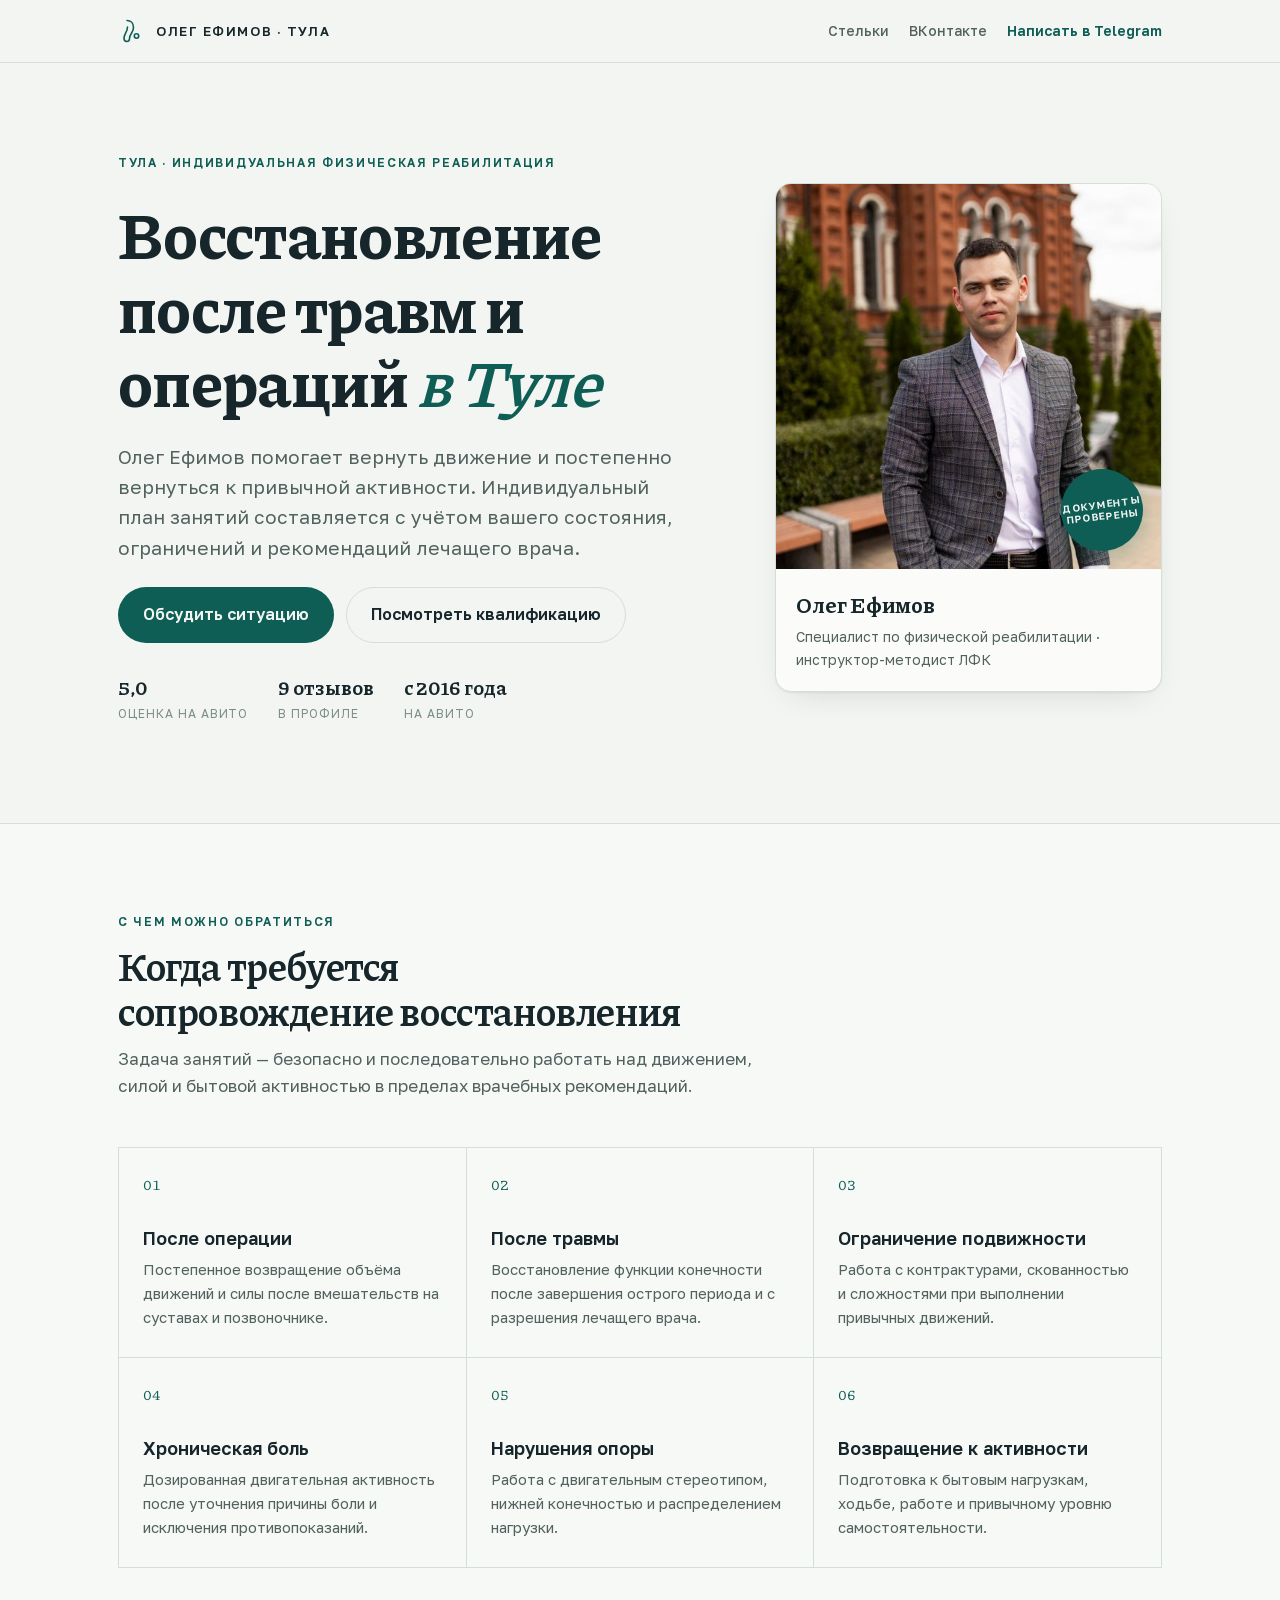
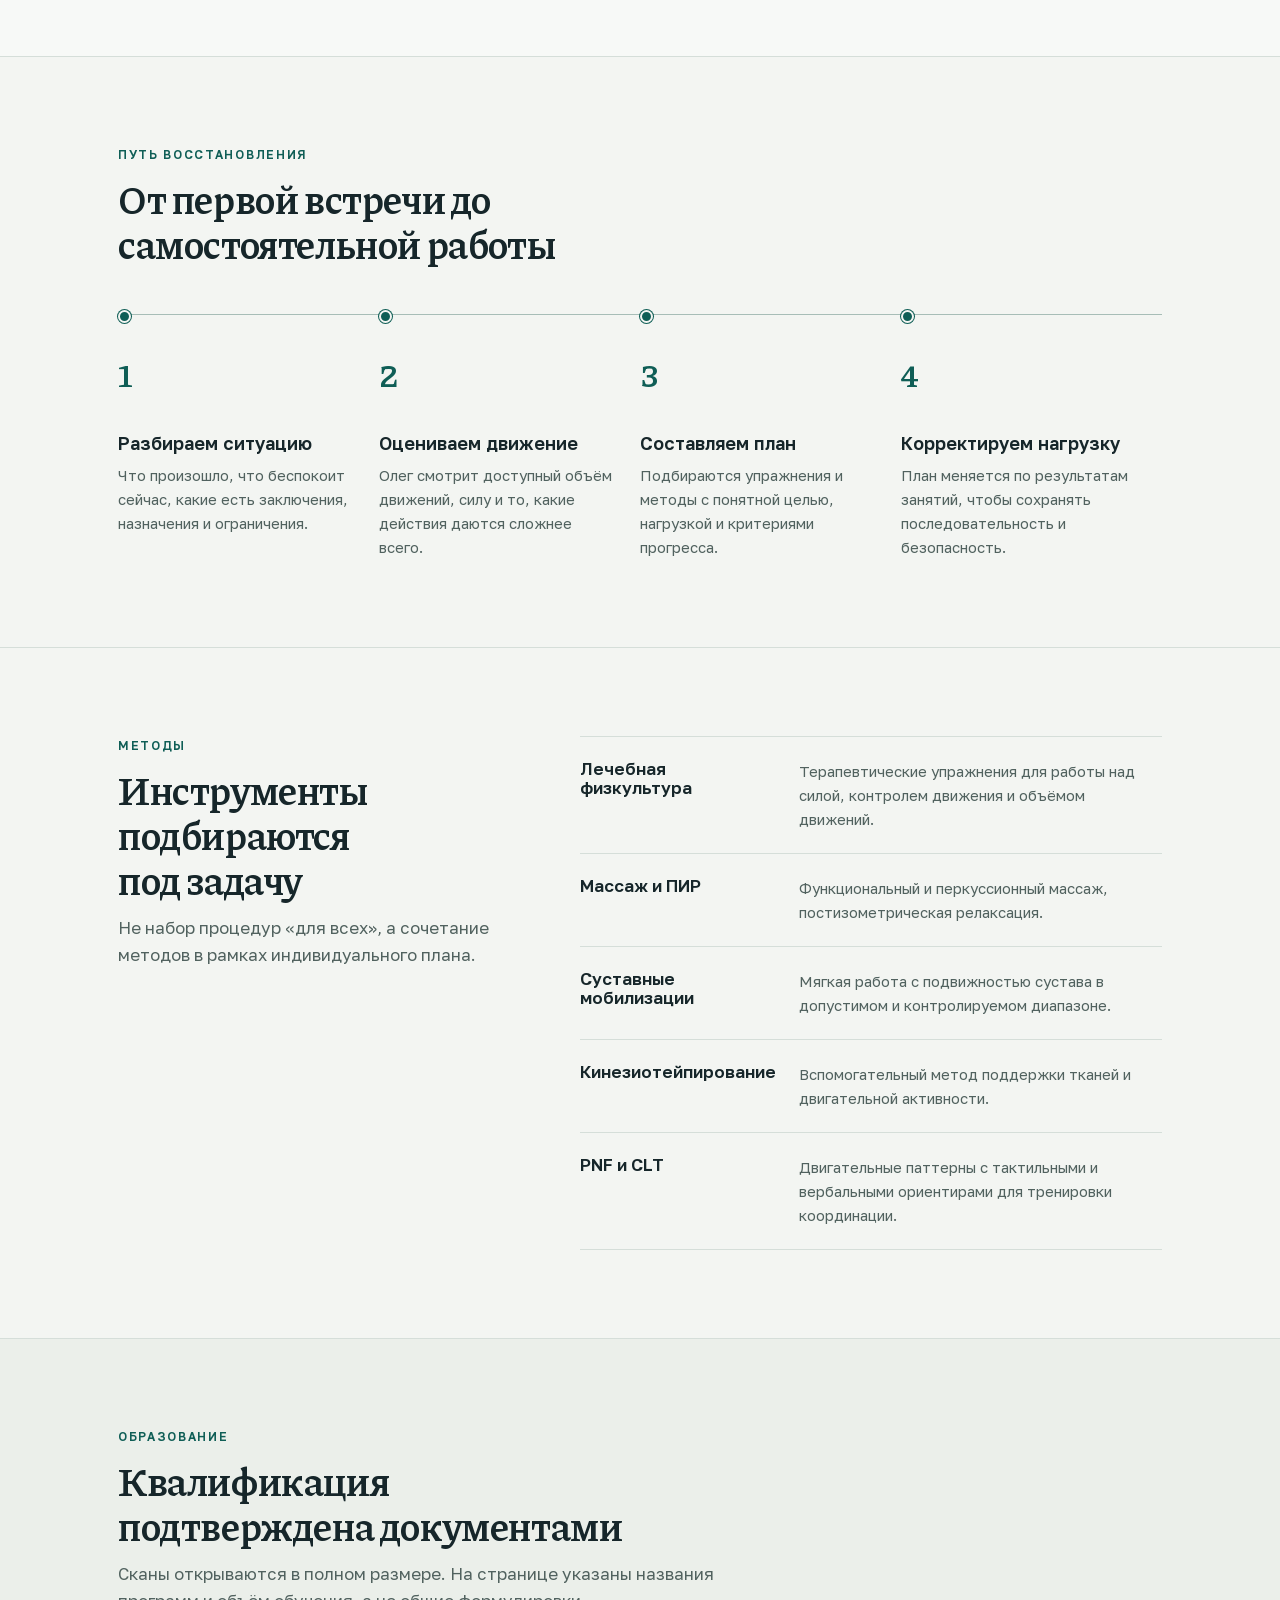
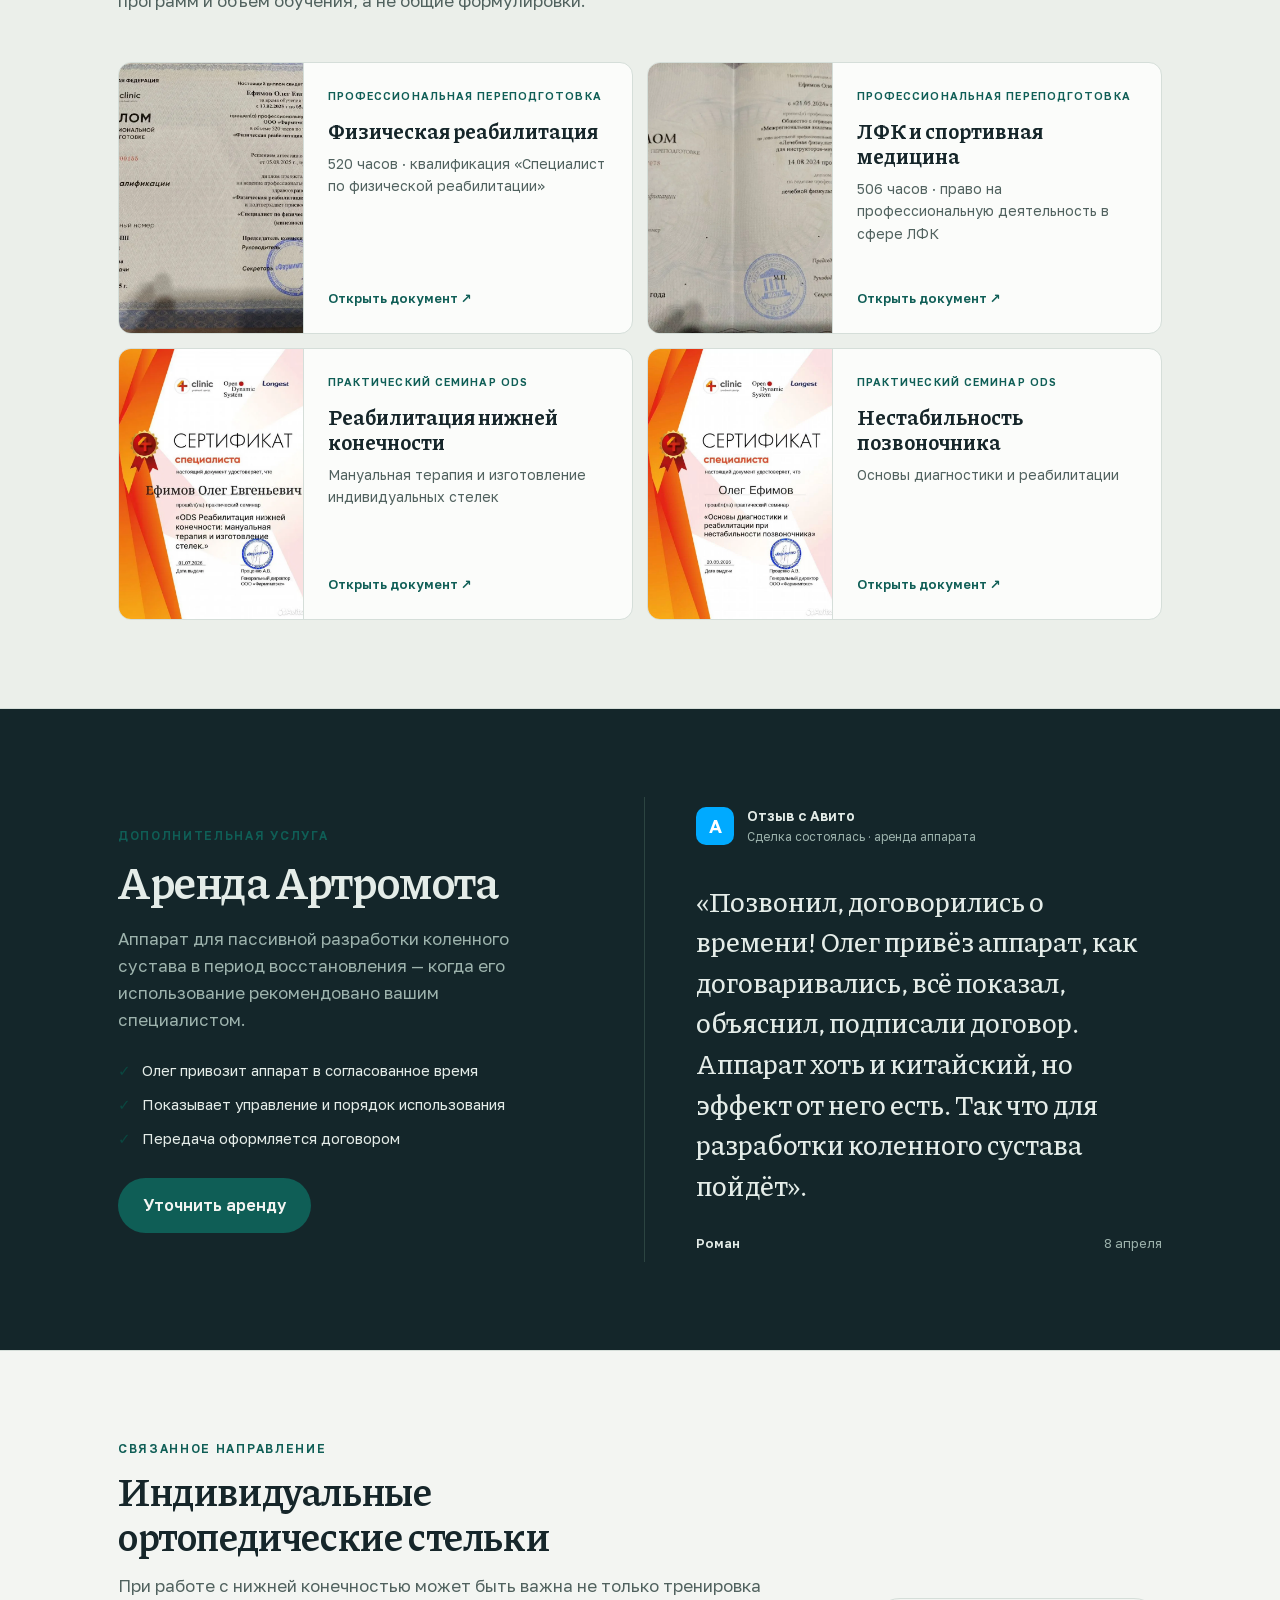
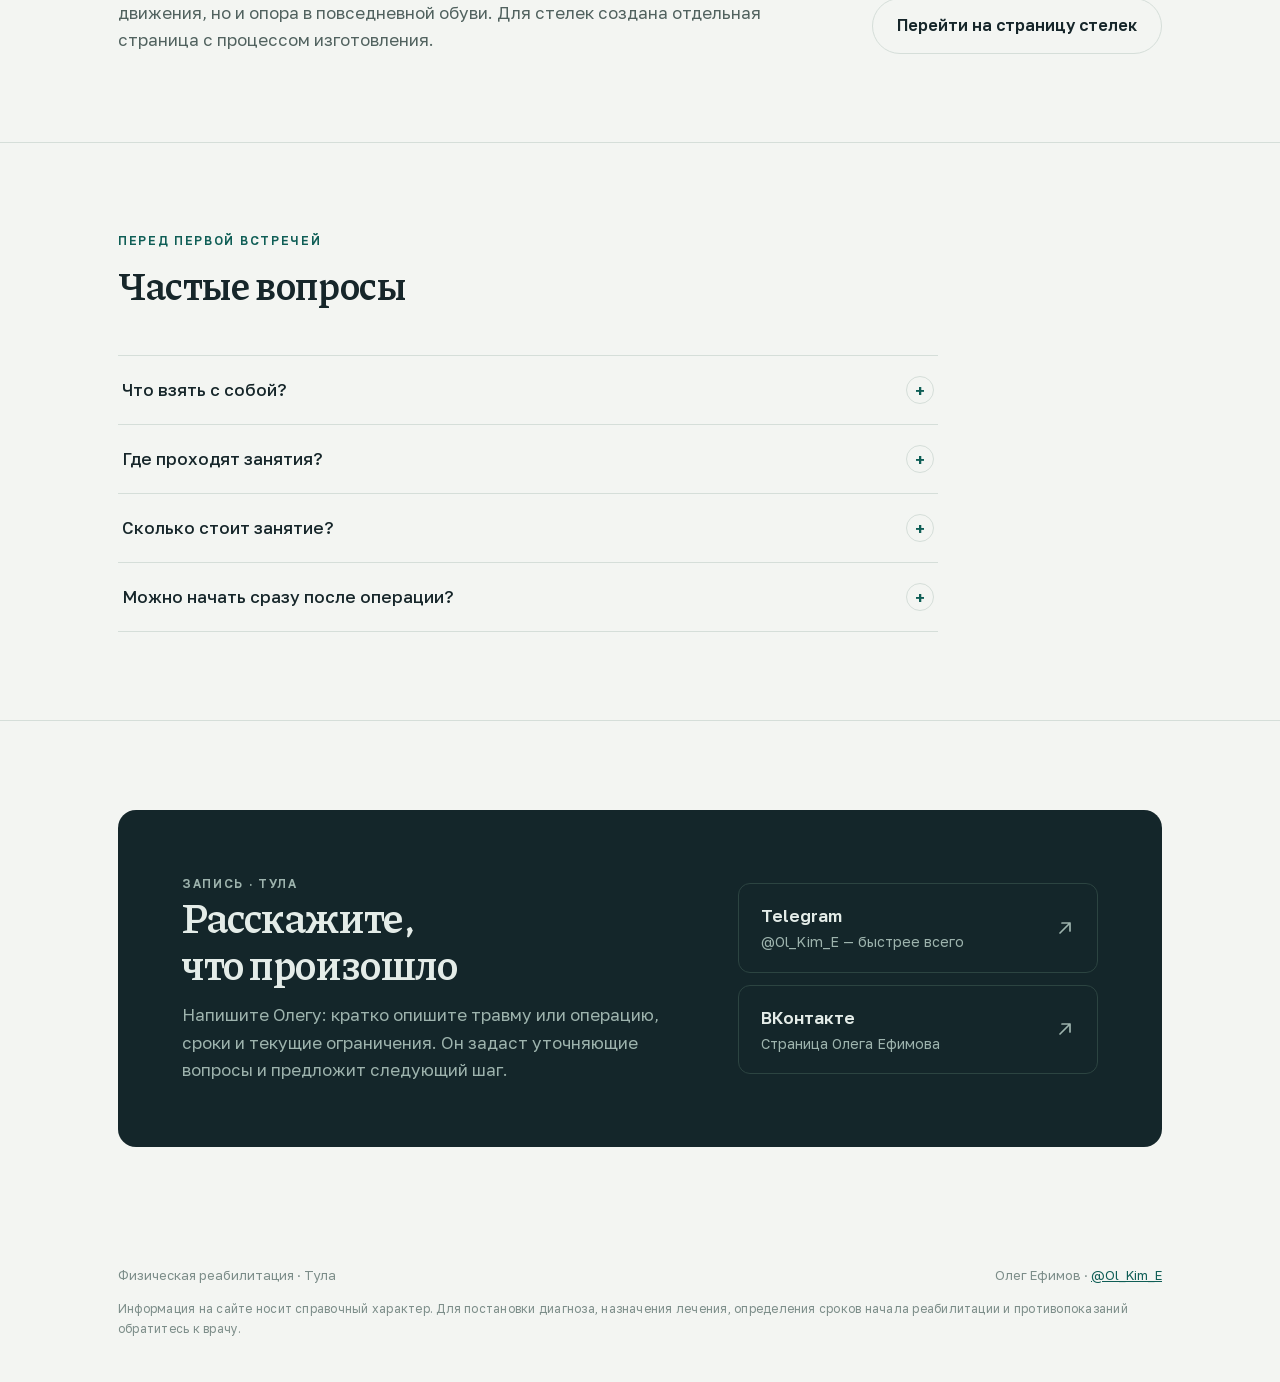
==== reabilitaciya/index.html @ 11d54c30 "feat: add rehabilitation and Artromot landing page" ====
<!doctype html>
<html lang="ru">
<head>
<meta charset="utf-8">
<meta name="viewport" content="width=device-width, initial-scale=1">
<title>Физическая реабилитация в Туле — Олег Ефимов</title>
<meta name="description" content="Индивидуальные занятия по физической реабилитации в Туле после травм и операций, при ограничении движений и хронической боли. ЛФК, массаж, суставные мобилизации, кинезиотейпирование и аренда Артромота.">
<link rel="canonical" href="https://dovnaravwork.github.io/stelki-tula/reabilitaciya/">
<meta property="og:type" content="website">
<meta property="og:locale" content="ru_RU">
<meta property="og:title" content="Физическая реабилитация в Туле — Олег Ефимов">
<meta property="og:description" content="Индивидуальные занятия по физической реабилитации в Туле после травм и операций, при ограничении движений и хронической боли. ЛФК, массаж, суставные мобилизации, кинезиотейпирование и аренда Артромота.">
<meta property="og:url" content="https://dovnaravwork.github.io/stelki-tula/reabilitaciya/">
<meta property="og:image" content="https://dovnaravwork.github.io/stelki-tula/assets/oleg-efimov.jpg">
<meta name="twitter:card" content="summary_large_image">
<meta name="theme-color" media="(prefers-color-scheme: light)" content="#F3F5F2">
<meta name="theme-color" media="(prefers-color-scheme: dark)" content="#0D1719">
<link rel="icon" href="../favicon.svg" type="image/svg+xml">
<link rel="apple-touch-icon" href="../apple-touch-icon.png">
<link rel="preload" href="../fonts/piazzolla-cyrillic.woff2" as="font" type="font/woff2" crossorigin>
<link rel="preload" href="../fonts/golostext-cyrillic.woff2" as="font" type="font/woff2" crossorigin>
<script type="application/ld+json">
{
  "@context": "https://schema.org",
  "@type": "Service",
  "name": "Индивидуальная физическая реабилитация",
  "description": "Индивидуальные занятия по физической реабилитации в Туле после травм и операций, при ограничении движений и хронической боли. ЛФК, массаж, суставные мобилизации, кинезиотейпирование и аренда Артромота.",
  "url": "https://dovnaravwork.github.io/stelki-tula/reabilitaciya/",
  "serviceType": "Физическая реабилитация",
  "areaServed": {
    "@type": "City",
    "name": "Тула"
  },
  "provider": {
    "@type": "Person",
    "name": "Олег Ефимов",
    "sameAs": [
      "https://t.me/Ol_Kim_E",
      "https://vk.ru/olegevgenievih"
    ]
  }
}
</script>
<style>
/* Golos Text cyrillic */
@font-face {
  font-family: 'Golos Text';
  font-style: normal;
  font-weight: 400 600;
  font-display: swap;
  src: url(../fonts/golostext-cyrillic.woff2) format('woff2');
  unicode-range: U+0301, U+0400-045F, U+0490-0491, U+04B0-04B1, U+2116;
}
/* Golos Text latin */
@font-face {
  font-family: 'Golos Text';
  font-style: normal;
  font-weight: 400 600;
  font-display: swap;
  src: url(../fonts/golostext-latin.woff2) format('woff2');
  unicode-range: U+0000-00FF, U+0131, U+0152-0153, U+02BB-02BC, U+02C6, U+02DA, U+02DC, U+0304, U+0308, U+0329, U+2000-206F, U+20AC, U+2122, U+2191, U+2193, U+2212, U+2215, U+FEFF, U+FFFD;
}
/* Piazzolla cyrillic */
@font-face {
  font-family: 'Piazzolla';
  font-style: normal;
  font-weight: 400 700;
  font-display: swap;
  src: url(../fonts/piazzolla-cyrillic.woff2) format('woff2');
  unicode-range: U+0301, U+0400-045F, U+0490-0491, U+04B0-04B1, U+2116;
}
/* Piazzolla latin */
@font-face {
  font-family: 'Piazzolla';
  font-style: normal;
  font-weight: 400 700;
  font-display: swap;
  src: url(../fonts/piazzolla-latin.woff2) format('woff2');
  unicode-range: U+0000-00FF, U+0131, U+0152-0153, U+02BB-02BC, U+02C6, U+02DA, U+02DC, U+0304, U+0308, U+0329, U+2000-206F, U+20AC, U+2122, U+2191, U+2193, U+2212, U+2215, U+FEFF, U+FFFD;
}

/* ============ tokens: light (base) ============ */
:root {
  --paper: #F3F5F2;
  --surface: #FBFCFA;
  --surface-2: #EBEFEA;
  --ink: #16262A;
  --muted: #51625F;
  --faint: #7C8D89;
  --line: #D5DED9;
  --contour: #A7BDB7;
  --accent: #0F5E56;
  --accent-ink: #0A4740;
  --accent-contrast: #F3F5F2;
  --panel: #14262A;
  --panel-ink: #E4ECE8;
  --panel-muted: #9DB3AD;
  --panel-line: #2C4441;
  --focus: #0F5E56;
  --shadow: 0 1px 2px rgba(22, 38, 42, 0.06), 0 12px 32px -16px rgba(22, 38, 42, 0.18);
}

@media (prefers-color-scheme: dark) {
  :root:not([data-theme="light"]) {
    --paper: #0D1719;
    --surface: #142124;
    --surface-2: #1A2A2D;
    --ink: #DFE9E5;
    --muted: #9DB3AD;
    --faint: #748984;
    --line: #24383A;
    --contour: #33504C;
    --accent: #58BFAD;
    --accent-ink: #7ED4C4;
    --accent-contrast: #0D1719;
    --panel: #101D20;
    --panel-ink: #DFE9E5;
    --panel-muted: #9DB3AD;
    --panel-line: #24383A;
    --focus: #58BFAD;
    --shadow: 0 1px 2px rgba(0, 0, 0, 0.3), 0 12px 32px -16px rgba(0, 0, 0, 0.5);
  }
}

:root[data-theme="dark"] {
  --paper: #0D1719;
  --surface: #142124;
  --surface-2: #1A2A2D;
  --ink: #DFE9E5;
  --muted: #9DB3AD;
  --faint: #748984;
  --line: #24383A;
  --contour: #33504C;
  --accent: #58BFAD;
  --accent-ink: #7ED4C4;
  --accent-contrast: #0D1719;
  --panel: #101D20;
  --panel-ink: #DFE9E5;
  --panel-muted: #9DB3AD;
  --panel-line: #24383A;
  --focus: #58BFAD;
  --shadow: 0 1px 2px rgba(0, 0, 0, 0.3), 0 12px 32px -16px rgba(0, 0, 0, 0.5);
}

/* ============ base ============ */
* { box-sizing: border-box; }

html { scroll-behavior: smooth; }

body {
  margin: 0;
  background: var(--paper);
  color: var(--ink);
  font-family: "Golos Text", system-ui, -apple-system, "Segoe UI", sans-serif;
  font-size: 17px;
  line-height: 1.6;
  -webkit-font-smoothing: antialiased;
}

h1, h2, h3 {
  font-family: "Piazzolla", Georgia, serif;
  font-weight: 600;
  line-height: 1.12;
  margin: 0;
  text-wrap: balance;
  letter-spacing: -0.01em;
}

p { margin: 0; }

a { color: var(--accent); }

:focus-visible {
  outline: 2px solid var(--focus);
  outline-offset: 3px;
  border-radius: 2px;
}

.wrap {
  max-width: 1140px;
  margin: 0 auto;
  padding: 0 clamp(20px, 4vw, 48px);
}

.eyebrow {
  font-size: 12px;
  font-weight: 600;
  letter-spacing: 0.14em;
  text-transform: uppercase;
  color: var(--accent);
}

/* ============ header ============ */
.site-head {
  border-bottom: 1px solid var(--line);
}

.site-head .wrap {
  display: flex;
  align-items: center;
  justify-content: space-between;
  gap: 16px;
  padding-top: 18px;
  padding-bottom: 18px;
}

.wordmark {
  display: flex;
  align-items: center;
  gap: 12px;
  font-size: 13px;
  font-weight: 600;
  letter-spacing: 0.12em;
  text-transform: uppercase;
  color: var(--ink);
  text-decoration: none;
}

.wordmark svg { display: block; color: var(--accent); }

.head-links { display: flex; align-items: center; gap: 20px; }

.head-links a {
  font-size: 14px;
  font-weight: 500;
  color: var(--muted);
  text-decoration: none;
}

.head-links a:hover { color: var(--ink); }

.head-links a.tg { color: var(--accent); font-weight: 600; }

/* ============ hero ============ */
.hero { padding: clamp(48px, 8vw, 104px) 0 clamp(48px, 7vw, 88px); }

.hero .wrap {
  display: grid;
  grid-template-columns: minmax(0, 6.4fr) minmax(0, 4.6fr);
  gap: clamp(32px, 5vw, 72px);
  align-items: center;
}

.hero-copy { display: flex; flex-direction: column; align-items: flex-start; gap: 24px; }

.hero h1 {
  font-size: clamp(38px, 5.4vw, 62px);
  font-weight: 700;
}

.hero h1 em {
  font-style: italic;
  font-weight: 600;
  color: var(--accent);
}

.hero .lede {
  font-size: clamp(17px, 1.6vw, 19px);
  color: var(--muted);
  max-width: 34em;
}

.cta-row { display: flex; flex-wrap: wrap; gap: 12px; }

.btn {
  display: inline-flex;
  align-items: center;
  gap: 10px;
  padding: 14px 24px;
  border-radius: 999px;
  font-size: 16px;
  font-weight: 600;
  text-decoration: none;
  border: 1px solid transparent;
  transition: transform 120ms ease, background-color 120ms ease, border-color 120ms ease;
}

.btn:active { transform: translateY(1px); }

.btn-primary {
  background: var(--accent);
  color: var(--accent-contrast);
}

.btn-primary:hover { background: var(--accent-ink); }

.btn-ghost {
  color: var(--ink);
  border-color: var(--line);
  background: transparent;
}

.btn-ghost:hover { border-color: var(--faint); background: var(--surface); }

.hero-notes {
  display: flex;
  flex-wrap: wrap;
  gap: 8px 20px;
  padding: 0;
  margin: 0;
  list-style: none;
  font-size: 14px;
  color: var(--muted);
}

.hero-notes li { display: flex; align-items: center; gap: 8px; }

.hero-notes .dot {
  width: 6px; height: 6px;
  border-radius: 50%;
  background: var(--accent);
  flex: none;
}

/* --- plantogram card --- */
.scan-card {
  background: var(--surface);
  border: 1px solid var(--line);
  border-radius: 14px;
  box-shadow: var(--shadow);
  overflow: hidden;
}

.scan-head, .scan-foot {
  display: flex;
  justify-content: space-between;
  align-items: baseline;
  gap: 12px;
  padding: 14px 18px;
  font-size: 11px;
  font-weight: 600;
  letter-spacing: 0.12em;
  text-transform: uppercase;
  color: var(--faint);
}

.scan-head { border-bottom: 1px dashed var(--line); }
.scan-foot { border-top: 1px dashed var(--line); }
.scan-foot > span:first-child { white-space: nowrap; }

.scan-head strong { color: var(--ink); font-weight: 600; }

.scan-view {
  position: relative;
  background:
    linear-gradient(var(--line) 1px, transparent 1px) 0 0 / 100% 36px,
    linear-gradient(90deg, var(--line) 1px, transparent 1px) 0 0 / 36px 100%;
  background-color: var(--surface);
}

.scan-view canvas { display: block; width: 100%; height: auto; }

.scan-legend { display: flex; align-items: center; gap: 8px; letter-spacing: 0.08em; }

.scan-legend i {
  width: 14px; height: 8px;
  border-radius: 2px;
  display: inline-block;
}

/* ============ sections ============ */
.section { padding: clamp(48px, 7vw, 88px) 0; border-top: 1px solid var(--line); }

.section-head {
  display: flex;
  flex-direction: column;
  gap: 12px;
  max-width: 640px;
  margin-bottom: clamp(28px, 4vw, 48px);
}

.section-head h2 { font-size: clamp(28px, 3.4vw, 40px); }

.section-head .sub { color: var(--muted); }

/* --- indications grid --- */
.ind-grid {
  display: grid;
  grid-template-columns: repeat(3, minmax(0, 1fr));
  gap: 14px;
}

.ind-card {
  background: var(--surface);
  border: 1px solid var(--line);
  border-radius: 12px;
  padding: 22px;
  display: flex;
  flex-direction: column;
  gap: 10px;
  transition: border-color 120ms ease, transform 120ms ease;
}

.ind-card:hover { border-color: var(--contour); transform: translateY(-2px); }

.ind-card h3 { font-size: 19px; font-weight: 600; font-family: "Golos Text", system-ui, sans-serif; letter-spacing: 0; }

.ind-card p { font-size: 15px; color: var(--muted); }

.ind-card svg { color: var(--accent); }

/* --- process --- */
.steps { display: grid; grid-template-columns: repeat(4, minmax(0, 1fr)); gap: 14px; counter-reset: step; }

.step {
  position: relative;
  background: var(--surface);
  border: 1px solid var(--line);
  border-radius: 12px;
  padding: 22px;
  display: flex;
  flex-direction: column;
  gap: 10px;
}

.step .num {
  font-family: "Piazzolla", Georgia, serif;
  font-size: 34px;
  font-weight: 600;
  font-variant-numeric: tabular-nums;
  color: var(--accent);
  line-height: 1;
}

.step h3 { font-size: 18px; font-family: "Golos Text", system-ui, sans-serif; letter-spacing: 0; font-weight: 600; }

.step p { font-size: 15px; color: var(--muted); }

/* --- compare table --- */
.compare-scroll { overflow-x: auto; border: 1px solid var(--line); border-radius: 12px; background: var(--surface); }

.compare {
  width: 100%;
  min-width: 560px;
  border-collapse: collapse;
  font-size: 15px;
}

.compare th, .compare td {
  text-align: left;
  padding: 16px 20px;
  border-top: 1px solid var(--line);
  vertical-align: top;
}

.compare thead th { border-top: none; font-size: 13px; letter-spacing: 0.1em; text-transform: uppercase; color: var(--faint); font-weight: 600; }

.compare thead th.hl { color: var(--accent); }

.compare td:first-child { color: var(--muted); width: 30%; }

.compare td.hl { background: color-mix(in srgb, var(--accent) 7%, transparent); font-weight: 500; }

/* --- gallery placeholders --- */
.gallery { display: grid; grid-template-columns: repeat(3, minmax(0, 1fr)); gap: 14px; }

.ph {
  aspect-ratio: 4 / 3;
  border: 1px dashed var(--contour);
  border-radius: 12px;
  background:
    repeating-linear-gradient(-45deg, transparent 0 14px, color-mix(in srgb, var(--contour) 26%, transparent) 14px 15px);
  display: flex;
  align-items: flex-end;
  padding: 16px;
}

.ph span {
  font-size: 12px;
  font-weight: 600;
  letter-spacing: 0.1em;
  text-transform: uppercase;
  color: var(--faint);
  background: var(--surface);
  border: 1px solid var(--line);
  border-radius: 999px;
  padding: 6px 12px;
}

.gallery-note { margin-top: 16px; font-size: 14px; color: var(--faint); }

/* --- faq --- */
.faq { max-width: 760px; display: flex; flex-direction: column; }

.faq details { border-top: 1px solid var(--line); }
.faq details:last-child { border-bottom: 1px solid var(--line); }

.faq summary {
  cursor: pointer;
  list-style: none;
  display: flex;
  justify-content: space-between;
  align-items: center;
  gap: 16px;
  padding: 20px 4px;
  font-size: 17px;
  font-weight: 500;
}

.faq summary::-webkit-details-marker { display: none; }

.faq summary .mark {
  flex: none;
  width: 28px; height: 28px;
  border-radius: 50%;
  border: 1px solid var(--line);
  display: grid;
  place-items: center;
  color: var(--accent);
  font-weight: 600;
  transition: transform 160ms ease;
}

.faq details[open] summary .mark { transform: rotate(45deg); }

.faq .answer { padding: 0 4px 22px; color: var(--muted); max-width: 40em; }

/* ============ contact panel ============ */
.contact { padding: clamp(48px, 7vw, 96px) 0; border-top: 1px solid var(--line); }

.contact-panel {
  background: var(--panel);
  color: var(--panel-ink);
  border-radius: 18px;
  padding: clamp(32px, 5vw, 64px);
  display: grid;
  grid-template-columns: minmax(0, 1.4fr) minmax(0, 1fr);
  gap: clamp(28px, 4vw, 56px);
  align-items: center;
}

.contact-panel h2 { font-size: clamp(28px, 3.6vw, 42px); }

.contact-panel .sub { color: var(--panel-muted); margin-top: 14px; max-width: 30em; }

.contact-links { display: flex; flex-direction: column; gap: 12px; }

.contact-links a {
  display: flex;
  align-items: center;
  justify-content: space-between;
  gap: 14px;
  padding: 18px 22px;
  border: 1px solid var(--panel-line);
  border-radius: 12px;
  color: var(--panel-ink);
  text-decoration: none;
  font-weight: 600;
  transition: border-color 120ms ease, background-color 120ms ease;
}

.contact-links a:hover { border-color: var(--panel-muted); background: rgba(255, 255, 255, 0.04); }

.contact-links a small { display: block; font-weight: 400; color: var(--panel-muted); margin-top: 2px; }

.contact-links .arrow { color: var(--panel-muted); flex: none; }

.site-foot { padding: 28px 0 44px; font-size: 13px; color: var(--faint); }

.site-foot .wrap { display: flex; flex-wrap: wrap; gap: 8px 24px; justify-content: space-between; }

.site-foot .wrap + .wrap { margin-top: 14px; }

.site-foot .disclaimer { font-size: 12px; letter-spacing: 0.02em; }

/* ============ reveal animation ============ */
@media (prefers-reduced-motion: no-preference) {
  .reveal {
    opacity: 0;
    transform: translateY(14px);
    transition: opacity 500ms ease, transform 500ms ease;
  }
  .reveal.is-in { opacity: 1; transform: none; }
}

/* ============ responsive ============ */
@media (max-width: 960px) {
  .hero .wrap { grid-template-columns: 1fr; }
  .scan-card { max-width: 520px; }
  .ind-grid { grid-template-columns: repeat(2, minmax(0, 1fr)); }
  .steps { grid-template-columns: repeat(2, minmax(0, 1fr)); }
  .contact-panel { grid-template-columns: 1fr; }
}

@media (max-width: 560px) {
  .ind-grid, .steps, .gallery { grid-template-columns: 1fr; }
  .head-links a.vk-head { display: none; }
  .btn { width: 100%; justify-content: center; }
  .site-head .wrap { flex-wrap: wrap; justify-content: center; }
  .scan-head, .scan-foot { flex-wrap: wrap; }
}

/* ============ rehabilitation landing ============ */
.rehab-hero {
  padding: clamp(44px, 7vw, 92px) 0 clamp(52px, 8vw, 100px);
}

.rehab-hero-grid {
  display: grid;
  grid-template-columns: minmax(0, 1.08fr) minmax(340px, 0.72fr);
  gap: clamp(36px, 6vw, 82px);
  align-items: center;
}

.rehab-hero-copy {
  display: flex;
  flex-direction: column;
  align-items: flex-start;
  gap: 24px;
}

.rehab-hero h1 {
  font-size: clamp(40px, 5.6vw, 66px);
  font-weight: 700;
  max-width: 12em;
}

.rehab-hero h1 em {
  color: var(--accent);
  font-style: italic;
  font-weight: 600;
}

.rehab-hero .lede {
  max-width: 39em;
  color: var(--muted);
  font-size: clamp(17px, 1.6vw, 19px);
}

.profile-proof {
  display: flex;
  flex-wrap: wrap;
  gap: 18px 30px;
  margin: 4px 0 0;
}

.profile-proof div {
  display: grid;
  gap: 1px;
}

.profile-proof dt {
  color: var(--ink);
  font-family: "Piazzolla", Georgia, serif;
  font-size: 20px;
  font-weight: 700;
}

.profile-proof dd {
  margin: 0;
  color: var(--faint);
  font-size: 12px;
  letter-spacing: 0.08em;
  text-transform: uppercase;
}

.specialist-card {
  margin: 0;
  background: var(--surface);
  border: 1px solid var(--line);
  border-radius: 16px;
  box-shadow: var(--shadow);
  overflow: hidden;
}

.portrait-wrap {
  position: relative;
  aspect-ratio: 1 / 1;
  overflow: hidden;
  background: var(--surface-2);
}

.portrait-wrap img {
  display: block;
  width: 100%;
  height: 100%;
  object-fit: cover;
}

.portrait-stamp {
  position: absolute;
  right: 18px;
  bottom: 18px;
  width: 82px;
  height: 82px;
  display: grid;
  place-items: center;
  border-radius: 50%;
  background: var(--accent);
  color: var(--accent-contrast);
  font-size: 10px;
  font-weight: 600;
  line-height: 1.25;
  letter-spacing: 0.08em;
  text-align: center;
  text-transform: uppercase;
  transform: rotate(-7deg);
  box-shadow: 0 8px 24px rgba(15, 94, 86, 0.28);
}

.specialist-card figcaption {
  display: grid;
  gap: 4px;
  padding: 18px 20px 20px;
}

.specialist-card figcaption strong {
  color: var(--ink);
  font-family: "Piazzolla", Georgia, serif;
  font-size: 22px;
}

.specialist-card figcaption span {
  color: var(--muted);
  font-size: 14px;
}

/* --- situations --- */
.service-intro {
  background: color-mix(in srgb, var(--surface) 48%, transparent);
}

.rehab-case-grid {
  display: grid;
  grid-template-columns: repeat(3, minmax(0, 1fr));
  border-top: 1px solid var(--line);
  border-left: 1px solid var(--line);
}

.rehab-case {
  min-height: 210px;
  padding: 24px;
  border-right: 1px solid var(--line);
  border-bottom: 1px solid var(--line);
}

.case-index {
  display: block;
  margin-bottom: 32px;
  color: var(--accent);
  font-family: "Piazzolla", Georgia, serif;
  font-size: 15px;
  font-variant-numeric: tabular-nums;
}

.rehab-case h3 {
  margin-bottom: 9px;
  font-family: "Golos Text", system-ui, sans-serif;
  font-size: 18px;
  letter-spacing: 0;
}

.rehab-case p {
  color: var(--muted);
  font-size: 15px;
}

/* --- recovery path --- */
.recovery-section { overflow: hidden; }

.recovery-path {
  display: grid;
  grid-template-columns: repeat(4, minmax(0, 1fr));
  gap: 0;
  margin: 0;
  padding: 0;
  list-style: none;
  border-top: 1px solid var(--contour);
}

.recovery-step {
  position: relative;
  padding: 42px 26px 0 0;
}

.recovery-step::before {
  content: "";
  position: absolute;
  top: -5px;
  left: 0;
  width: 9px;
  height: 9px;
  border: 2px solid var(--paper);
  border-radius: 50%;
  background: var(--accent);
  box-shadow: 0 0 0 1px var(--accent);
}

.recovery-number {
  display: block;
  margin-bottom: 42px;
  color: var(--accent);
  font-family: "Piazzolla", Georgia, serif;
  font-size: 34px;
  font-weight: 600;
  line-height: 1;
}

.recovery-step h3 {
  margin-bottom: 10px;
  font-family: "Golos Text", system-ui, sans-serif;
  font-size: 18px;
  letter-spacing: 0;
}

.recovery-step p {
  color: var(--muted);
  font-size: 15px;
}

/* --- methods --- */
.methods-layout {
  display: grid;
  grid-template-columns: minmax(260px, 0.78fr) minmax(0, 1.22fr);
  gap: clamp(36px, 7vw, 100px);
  align-items: start;
}

.methods-heading { margin-bottom: 0; }

.method-list {
  border-top: 1px solid var(--line);
}

.method-row {
  display: grid;
  grid-template-columns: minmax(180px, 0.7fr) minmax(0, 1.3fr);
  gap: 24px;
  padding: 22px 0;
  border-bottom: 1px solid var(--line);
}

.method-row h3 {
  font-family: "Golos Text", system-ui, sans-serif;
  font-size: 17px;
  letter-spacing: 0;
}

.method-row p {
  color: var(--muted);
  font-size: 15px;
}

/* --- credentials --- */
.qualifications { background: var(--surface-2); }

.credential-grid {
  display: grid;
  grid-template-columns: repeat(2, minmax(0, 1fr));
  gap: 14px;
}

.credential-link {
  min-width: 0;
  display: grid;
  grid-template-columns: minmax(128px, 0.72fr) minmax(0, 1.28fr);
  min-height: 270px;
  overflow: hidden;
  border: 1px solid var(--line);
  border-radius: 13px;
  background: var(--surface);
  color: var(--ink);
  text-decoration: none;
  transition: border-color 140ms ease, transform 140ms ease, box-shadow 140ms ease;
}

.credential-link:hover {
  transform: translateY(-2px);
  border-color: var(--contour);
  box-shadow: var(--shadow);
}

.credential-link > img {
  width: 100%;
  height: 100%;
  min-height: 270px;
  display: block;
  object-fit: cover;
  object-position: top center;
  border-right: 1px solid var(--line);
}

.credential-copy {
  display: flex;
  flex-direction: column;
  align-items: flex-start;
  padding: 24px;
}

.credential-copy small {
  margin-bottom: 14px;
  color: var(--accent);
  font-size: 11px;
  font-weight: 600;
  letter-spacing: 0.1em;
  text-transform: uppercase;
}

.credential-copy strong {
  font-family: "Piazzolla", Georgia, serif;
  font-size: 21px;
  line-height: 1.2;
}

.credential-copy > span {
  margin-top: 9px;
  color: var(--muted);
  font-size: 14px;
}

.credential-copy b {
  margin-top: auto;
  padding-top: 20px;
  color: var(--accent);
  font-size: 13px;
  font-weight: 600;
}

/* --- Artromot and Avito review --- */
.artromot-section {
  background: var(--panel);
  color: var(--panel-ink);
}

.artromot-layout {
  display: grid;
  grid-template-columns: minmax(0, 0.9fr) minmax(340px, 1.1fr);
  gap: clamp(44px, 8vw, 112px);
  align-items: center;
}

.artromot-copy h2 {
  margin-top: 10px;
  font-size: clamp(30px, 4vw, 46px);
}

.artromot-lede {
  max-width: 35em;
  margin-top: 18px;
  color: var(--panel-muted);
}

.check-list {
  display: grid;
  gap: 10px;
  margin: 24px 0 28px;
  padding: 0;
  color: var(--panel-ink);
  font-size: 15px;
  list-style: none;
}

.check-list li {
  position: relative;
  padding-left: 24px;
}

.check-list li::before {
  content: "✓";
  position: absolute;
  left: 0;
  color: var(--accent-ink);
  font-weight: 700;
}

.avito-review {
  margin: 0;
  padding: 8px 0 8px clamp(26px, 4vw, 52px);
  border-left: 1px solid var(--panel-line);
}

.avito-review figcaption {
  display: flex;
  align-items: center;
  gap: 13px;
}

.avito-mark {
  width: 38px;
  height: 38px;
  display: grid;
  place-items: center;
  border-radius: 10px;
  background: #00aaff;
  color: #fff;
  font-size: 19px;
  font-weight: 700;
}

.avito-review figcaption > span:last-child {
  display: grid;
}

.avito-review figcaption strong { font-size: 14px; }

.avito-review figcaption small {
  color: var(--panel-muted);
  font-size: 12px;
}

.avito-review blockquote {
  margin: 34px 0 28px;
  color: var(--panel-ink);
  font-family: "Piazzolla", Georgia, serif;
  font-size: clamp(20px, 2.5vw, 28px);
  font-weight: 500;
  line-height: 1.45;
}

.avito-review footer {
  display: flex;
  justify-content: space-between;
  gap: 20px;
  color: var(--panel-muted);
  font-size: 13px;
}

.avito-review cite {
  color: var(--panel-ink);
  font-style: normal;
  font-weight: 600;
}

/* --- related direction --- */
.related-layout {
  display: grid;
  grid-template-columns: minmax(0, 1fr) auto;
  gap: 40px;
  align-items: end;
}

.related-layout h2 {
  margin-top: 10px;
  font-size: clamp(28px, 3.4vw, 40px);
}

.related-layout .sub {
  max-width: 45em;
  margin-top: 14px;
  color: var(--muted);
}

.rehab-faq .faq { max-width: 820px; }

@media (max-width: 960px) {
  .rehab-hero-grid {
    grid-template-columns: minmax(0, 1.05fr) minmax(280px, 0.75fr);
    gap: 34px;
  }

  .rehab-case-grid { grid-template-columns: repeat(2, minmax(0, 1fr)); }
  .recovery-path { grid-template-columns: repeat(2, minmax(0, 1fr)); row-gap: 52px; }
  .credential-grid { grid-template-columns: 1fr; }
  .artromot-layout { grid-template-columns: 1fr; }
  .avito-review { max-width: 720px; }
}

@media (max-width: 760px) {
  .rehab-hero-grid,
  .methods-layout,
  .related-layout {
    grid-template-columns: 1fr;
  }

  .specialist-card { max-width: 520px; }
  .related-layout { align-items: start; }
  .related-layout .btn { justify-self: start; }
}

@media (max-width: 560px) {
  .rehab-hero { padding-top: 38px; }
  .rehab-hero h1 { font-size: clamp(36px, 12vw, 48px); }
  .profile-proof { display: grid; grid-template-columns: repeat(2, minmax(0, 1fr)); width: 100%; }
  .profile-proof div:last-child { grid-column: 1 / -1; }
  .rehab-case-grid { grid-template-columns: 1fr; }
  .rehab-case { min-height: 0; }
  .case-index { margin-bottom: 22px; }
  .recovery-path { grid-template-columns: 1fr; border-top: 0; }
  .recovery-step { padding: 0 0 30px 50px; border-left: 1px solid var(--contour); }
  .recovery-step::before { top: 0; left: -5px; }
  .recovery-number { margin-bottom: 16px; }
  .method-row { grid-template-columns: 1fr; gap: 8px; }
  .credential-link { grid-template-columns: 1fr; }
  .credential-link > img { height: 210px; min-height: 210px; border-right: 0; border-bottom: 1px solid var(--line); }
  .credential-copy { min-height: 240px; }
  .artromot-layout { gap: 48px; }
  .avito-review { padding-left: 22px; }
  .avito-review blockquote { font-size: 20px; }
  .head-links { gap: 14px; }
  .head-links a.service-link { display: none; }
}
</style>
<noscript><style>.reveal { opacity: 1 !important; transform: none !important; }</style></noscript>
</head>
<body>
<header class="site-head">
  <div class="wrap">
    <a class="wordmark" href="#top" aria-label="Олег Ефимов, Тула — к началу страницы">
      <svg width="26" height="26" viewBox="0 0 26 26" fill="none" aria-hidden="true">
        <path d="M9 2.5c3.6 0 6.5 2.6 6.5 7 0 2.9-1.2 4.4-2.2 6-1 1.5-1.8 2.9-1.8 5 0 1.9-1.1 3-2.7 3-1.7 0-2.8-1.3-2.8-3.2 0-2.4.9-3.9 1.8-5.6.9-1.6 1.7-3.2 1.7-5.7" stroke="currentColor" stroke-width="1.6" stroke-linecap="round"/>
        <circle cx="18.5" cy="18" r="2.2" stroke="currentColor" stroke-width="1.6"/>
      </svg>
      Олег Ефимов · Тула
    </a>
    <nav class="head-links" aria-label="Основная навигация">
      <a class="service-link" href="../">Стельки</a>
      <a class="vk-head" href="https://vk.ru/olegevgenievih" target="_blank" rel="noopener">ВКонтакте</a>
      <a class="tg" href="https://t.me/Ol_Kim_E" target="_blank" rel="noopener">Написать в Telegram</a>
    </nav>
  </div>
</header>

<main id="top">
  <section class="rehab-hero" aria-labelledby="rehab-hero-heading">
    <div class="wrap rehab-hero-grid">
      <div class="rehab-hero-copy">
        <p class="eyebrow">Тула · индивидуальная физическая реабилитация</p>
        <h1 id="rehab-hero-heading">Восстановление после травм и операций <em>в Туле</em></h1>
        <p class="lede">Олег Ефимов помогает вернуть движение и постепенно вернуться к привычной активности. Индивидуальный план занятий составляется с учётом вашего состояния, ограничений и рекомендаций лечащего врача.</p>
        <div class="cta-row">
          <a class="btn btn-primary" href="https://t.me/Ol_Kim_E" target="_blank" rel="noopener">Обсудить ситуацию</a>
          <a class="btn btn-ghost" href="#qualifications">Посмотреть квалификацию</a>
        </div>
        <dl class="profile-proof" aria-label="Данные профиля Олега на Авито">
          <div>
            <dt>5,0</dt>
            <dd>оценка на Авито</dd>
          </div>
          <div>
            <dt>9 отзывов</dt>
            <dd>в профиле</dd>
          </div>
          <div>
            <dt>с 2016 года</dt>
            <dd>на Авито</dd>
          </div>
        </dl>
      </div>

      <figure class="specialist-card reveal">
        <div class="portrait-wrap">
          <img src="../assets/oleg-efimov.jpg" width="640" height="640" alt="Олег Ефимов, специалист по физической реабилитации" fetchpriority="high">
          <span class="portrait-stamp">Документы<br>проверены</span>
        </div>
        <figcaption>
          <strong>Олег Ефимов</strong>
          <span>Специалист по физической реабилитации · инструктор-методист ЛФК</span>
        </figcaption>
      </figure>
    </div>
  </section>

  <section class="section service-intro" aria-labelledby="situations-heading">
    <div class="wrap">
      <div class="section-head">
        <p class="eyebrow">С чем можно обратиться</p>
        <h2 id="situations-heading">Когда требуется сопровождение восстановления</h2>
        <p class="sub">Задача занятий — безопасно и последовательно работать над движением, силой и бытовой активностью в пределах врачебных рекомендаций.</p>
      </div>
      <div class="rehab-case-grid">
        <article class="rehab-case reveal">
          <span class="case-index">01</span>
          <h3>После операции</h3>
          <p>Постепенное возвращение объёма движений и силы после вмешательств на суставах и позвоночнике.</p>
        </article>
        <article class="rehab-case reveal">
          <span class="case-index">02</span>
          <h3>После травмы</h3>
          <p>Восстановление функции конечности после завершения острого периода и с разрешения лечащего врача.</p>
        </article>
        <article class="rehab-case reveal">
          <span class="case-index">03</span>
          <h3>Ограничение подвижности</h3>
          <p>Работа с контрактурами, скованностью и сложностями при выполнении привычных движений.</p>
        </article>
        <article class="rehab-case reveal">
          <span class="case-index">04</span>
          <h3>Хроническая боль</h3>
          <p>Дозированная двигательная активность после уточнения причины боли и исключения противопоказаний.</p>
        </article>
        <article class="rehab-case reveal">
          <span class="case-index">05</span>
          <h3>Нарушения опоры</h3>
          <p>Работа с двигательным стереотипом, нижней конечностью и распределением нагрузки.</p>
        </article>
        <article class="rehab-case reveal">
          <span class="case-index">06</span>
          <h3>Возвращение к активности</h3>
          <p>Подготовка к бытовым нагрузкам, ходьбе, работе и привычному уровню самостоятельности.</p>
        </article>
      </div>
    </div>
  </section>

  <section class="section recovery-section" aria-labelledby="process-heading">
    <div class="wrap">
      <div class="section-head">
        <p class="eyebrow">Путь восстановления</p>
        <h2 id="process-heading">От первой встречи до самостоятельной работы</h2>
      </div>
      <ol class="recovery-path">
        <li class="recovery-step reveal">
          <span class="recovery-number">1</span>
          <div>
            <h3>Разбираем ситуацию</h3>
            <p>Что произошло, что беспокоит сейчас, какие есть заключения, назначения и ограничения.</p>
          </div>
        </li>
        <li class="recovery-step reveal">
          <span class="recovery-number">2</span>
          <div>
            <h3>Оцениваем движение</h3>
            <p>Олег смотрит доступный объём движений, силу и то, какие действия даются сложнее всего.</p>
          </div>
        </li>
        <li class="recovery-step reveal">
          <span class="recovery-number">3</span>
          <div>
            <h3>Составляем план</h3>
            <p>Подбираются упражнения и методы с понятной целью, нагрузкой и критериями прогресса.</p>
          </div>
        </li>
        <li class="recovery-step reveal">
          <span class="recovery-number">4</span>
          <div>
            <h3>Корректируем нагрузку</h3>
            <p>План меняется по результатам занятий, чтобы сохранять последовательность и безопасность.</p>
          </div>
        </li>
      </ol>
    </div>
  </section>

  <section class="section" aria-labelledby="methods-heading">
    <div class="wrap methods-layout">
      <div class="section-head methods-heading">
        <p class="eyebrow">Методы</p>
        <h2 id="methods-heading">Инструменты подбираются под задачу</h2>
        <p class="sub">Не набор процедур «для всех», а сочетание методов в рамках индивидуального плана.</p>
      </div>
      <div class="method-list">
        <article class="method-row reveal">
          <h3>Лечебная физкультура</h3>
          <p>Терапевтические упражнения для работы над силой, контролем движения и объёмом движений.</p>
        </article>
        <article class="method-row reveal">
          <h3>Массаж и ПИР</h3>
          <p>Функциональный и перкуссионный массаж, постизометрическая релаксация.</p>
        </article>
        <article class="method-row reveal">
          <h3>Суставные мобилизации</h3>
          <p>Мягкая работа с подвижностью сустава в допустимом и контролируемом диапазоне.</p>
        </article>
        <article class="method-row reveal">
          <h3>Кинезиотейпирование</h3>
          <p>Вспомогательный метод поддержки тканей и двигательной активности.</p>
        </article>
        <article class="method-row reveal">
          <h3>PNF и CLT</h3>
          <p>Двигательные паттерны с тактильными и вербальными ориентирами для тренировки координации.</p>
        </article>
      </div>
    </div>
  </section>

  <section class="section qualifications" id="qualifications" aria-labelledby="qualifications-heading">
    <div class="wrap">
      <div class="section-head">
        <p class="eyebrow">Образование</p>
        <h2 id="qualifications-heading">Квалификация подтверждена документами</h2>
        <p class="sub">Сканы открываются в полном размере. На странице указаны названия программ и объём обучения, а не общие формулировки.</p>
      </div>
      <div class="credential-grid">
        <a class="credential-link" href="../assets/diploma-physical-rehabilitation.webp" target="_blank" rel="noopener">
          <img src="../assets/diploma-physical-rehabilitation.webp" width="1280" height="960" loading="lazy" alt="Диплом Олега Ефимова по физической реабилитации">
          <span class="credential-copy">
            <small>Профессиональная переподготовка</small>
            <strong>Физическая реабилитация</strong>
            <span>520 часов · квалификация «Специалист по физической реабилитации»</span>
            <b>Открыть документ <span aria-hidden="true">↗</span></b>
          </span>
        </a>
        <a class="credential-link" href="../assets/diploma-lfk-sports-medicine.webp" target="_blank" rel="noopener">
          <img src="../assets/diploma-lfk-sports-medicine.webp" width="1280" height="960" loading="lazy" alt="Диплом Олега Ефимова по лечебной физкультуре и спортивной медицине">
          <span class="credential-copy">
            <small>Профессиональная переподготовка</small>
            <strong>ЛФК и спортивная медицина</strong>
            <span>506 часов · право на профессиональную деятельность в сфере ЛФК</span>
            <b>Открыть документ <span aria-hidden="true">↗</span></b>
          </span>
        </a>
        <a class="credential-link" href="../assets/certificate-lower-limb-insoles.webp" target="_blank" rel="noopener">
          <img src="../assets/certificate-lower-limb-insoles.webp" width="688" height="960" loading="lazy" alt="Сертификат Олега Ефимова по реабилитации нижней конечности и изготовлению стелек">
          <span class="credential-copy">
            <small>Практический семинар ODS</small>
            <strong>Реабилитация нижней конечности</strong>
            <span>Мануальная терапия и изготовление индивидуальных стелек</span>
            <b>Открыть документ <span aria-hidden="true">↗</span></b>
          </span>
        </a>
        <a class="credential-link" href="../assets/certificate-spine-rehabilitation.webp" target="_blank" rel="noopener">
          <img src="../assets/certificate-spine-rehabilitation.webp" width="687" height="960" loading="lazy" alt="Сертификат Олега Ефимова по диагностике и реабилитации при нестабильности позвоночника">
          <span class="credential-copy">
            <small>Практический семинар ODS</small>
            <strong>Нестабильность позвоночника</strong>
            <span>Основы диагностики и реабилитации</span>
            <b>Открыть документ <span aria-hidden="true">↗</span></b>
          </span>
        </a>
      </div>
    </div>
  </section>

  <section class="section artromot-section" id="artromot" aria-labelledby="artromot-heading">
    <div class="wrap artromot-layout">
      <div class="artromot-copy">
        <p class="eyebrow">Дополнительная услуга</p>
        <h2 id="artromot-heading">Аренда Артромота</h2>
        <p class="artromot-lede">Аппарат для пассивной разработки коленного сустава в период восстановления — когда его использование рекомендовано вашим специалистом.</p>
        <ul class="check-list">
          <li>Олег привозит аппарат в согласованное время</li>
          <li>Показывает управление и порядок использования</li>
          <li>Передача оформляется договором</li>
        </ul>
        <a class="btn btn-primary" href="https://t.me/Ol_Kim_E" target="_blank" rel="noopener">Уточнить аренду</a>
      </div>
      <figure class="avito-review reveal">
        <figcaption>
          <span class="avito-mark" aria-hidden="true">A</span>
          <span><strong>Отзыв с Авито</strong><small>Сделка состоялась · аренда аппарата</small></span>
        </figcaption>
        <blockquote>«Позвонил, договорились о времени! Олег привёз аппарат, как договаривались, всё показал, объяснил, подписали договор. Аппарат хоть и китайский, но эффект от него есть. Так что для разработки коленного сустава пойдёт».</blockquote>
        <footer>
          <cite>Роман</cite>
          <span>8 апреля</span>
        </footer>
      </figure>
    </div>
  </section>

  <section class="section related-service" aria-labelledby="insoles-heading">
    <div class="wrap related-layout">
      <div>
        <p class="eyebrow">Связанное направление</p>
        <h2 id="insoles-heading">Индивидуальные ортопедические стельки</h2>
        <p class="sub">При работе с нижней конечностью может быть важна не только тренировка движения, но и опора в повседневной обуви. Для стелек создана отдельная страница с процессом изготовления.</p>
      </div>
      <a class="btn btn-ghost" href="../">Перейти на страницу стелек</a>
    </div>
  </section>

  <section class="section rehab-faq" aria-labelledby="faq-heading">
    <div class="wrap">
      <div class="section-head">
        <p class="eyebrow">Перед первой встречей</p>
        <h2 id="faq-heading">Частые вопросы</h2>
      </div>
      <div class="faq">
        <details>
          <summary>Что взять с собой?<span class="mark" aria-hidden="true">+</span></summary>
          <p class="answer">Возьмите выписки, заключения, результаты обследований и назначения лечащего врача, если они есть. Для занятия понадобится удобная одежда.</p>
        </details>
        <details>
          <summary>Где проходят занятия?<span class="mark" aria-hidden="true">+</span></summary>
          <p class="answer">Олег принимает в Зареченском районе Тулы и может выехать к клиенту по городу. Формат лучше заранее согласовать в Telegram.</p>
        </details>
        <details>
          <summary>Сколько стоит занятие?<span class="mark" aria-hidden="true">+</span></summary>
          <p class="answer">В объявлении Авито указана стоимость индивидуального занятия от 2 000 ₽ за час. Итоговый формат и актуальную стоимость уточните у Олега перед записью.</p>
        </details>
        <details>
          <summary>Можно начать сразу после операции?<span class="mark" aria-hidden="true">+</span></summary>
          <p class="answer">Срок начала и допустимую нагрузку определяет лечащий врач. Перед занятием важно получить его разрешение и рекомендации.</p>
        </details>
      </div>
    </div>
  </section>

  <section class="contact" aria-labelledby="contact-heading">
    <div class="wrap">
      <div class="contact-panel">
        <div>
          <p class="eyebrow" style="color: var(--panel-muted);">Запись · Тула</p>
          <h2 id="contact-heading">Расскажите, что произошло</h2>
          <p class="sub">Напишите Олегу: кратко опишите травму или операцию, сроки и текущие ограничения. Он задаст уточняющие вопросы и предложит следующий шаг.</p>
        </div>
        <div class="contact-links">
          <a href="https://t.me/Ol_Kim_E" target="_blank" rel="noopener">
            <span>Telegram<small>@Ol_Kim_E — быстрее всего</small></span>
            <svg class="arrow" width="20" height="20" viewBox="0 0 20 20" fill="none" aria-hidden="true"><path d="M5 15 15 5m0 0H7m8 0v8" stroke="currentColor" stroke-width="1.7" stroke-linecap="round" stroke-linejoin="round"/></svg>
          </a>
          <a href="https://vk.ru/olegevgenievih" target="_blank" rel="noopener">
            <span>ВКонтакте<small>Страница Олега Ефимова</small></span>
            <svg class="arrow" width="20" height="20" viewBox="0 0 20 20" fill="none" aria-hidden="true"><path d="M5 15 15 5m0 0H7m8 0v8" stroke="currentColor" stroke-width="1.7" stroke-linecap="round" stroke-linejoin="round"/></svg>
          </a>
        </div>
      </div>
    </div>
  </section>
</main>

<footer class="site-foot">
  <div class="wrap">
    <span>Физическая реабилитация · Тула</span>
    <span>Олег Ефимов · <a href="https://t.me/Ol_Kim_E" target="_blank" rel="noopener">@Ol_Kim_E</a></span>
  </div>
  <div class="wrap">
    <span class="disclaimer">Информация на сайте носит справочный характер. Для постановки диагноза, назначения лечения, определения сроков начала реабилитации и противопоказаний обратитесь к врачу.</span>
  </div>
</footer>

<script>
(function () {
  'use strict';

  /* ---------- theme detection ---------- */
  var mq = window.matchMedia('(prefers-color-scheme: dark)');

  function isDark() {
    var t = document.documentElement.getAttribute('data-theme');
    if (t === 'dark') return true;
    if (t === 'light') return false;
    return mq.matches;
  }

  /* ---------- plantogram ---------- */
  var RAMP_LIGHT = ['#E6EDE9', '#CFE0D9', '#AECDC2', '#EAC96B', '#E59A41', '#D96436', '#C13A2B'];
  var RAMP_DARK = ['#1C2F2E', '#26443F', '#33625A', '#B08A2E', '#C06A2C', '#C24E26', '#C63A2A'];
  var BANDS = [0.10, 0.22, 0.36, 0.52, 0.68, 0.84];

  // pressure zones for the left foot (toes up, medial side toward canvas centre)
  var LEFT_FOOT = [
    [258, 118, 28, 0.90], // hallux
    [224, 96, 13, 0.50], [194, 92, 12, 0.42], [168, 98, 11, 0.36], [146, 110, 10, 0.30],
    [266, 186, 26, 0.85], [232, 174, 25, 0.80], [200, 172, 23, 0.62], [172, 180, 21, 0.50], [148, 196, 20, 0.42],
    [150, 268, 30, 0.45], [158, 328, 32, 0.50], // lateral column
    [200, 428, 48, 1.00], [202, 456, 38, 0.80]  // heel
  ];

  function hexRgb(hex) {
    return [parseInt(hex.slice(1, 3), 16), parseInt(hex.slice(3, 5), 16), parseInt(hex.slice(5, 7), 16)];
  }

  function drawPlantogram() {
    var canvas = document.getElementById('plantogram');
    if (!canvas || !canvas.getContext) return;
    var w = canvas.width, h = canvas.height;

    // accumulate a smooth intensity field: t += weight * (1 - d²/R²)²
    var field = new Float32Array(w * h);

    function blob(cx, cy, r, wgt) {
      var R = r * 1.9, R2 = R * R;
      var x0 = Math.max(0, Math.floor(cx - R)), x1 = Math.min(w - 1, Math.ceil(cx + R));
      var y0 = Math.max(0, Math.floor(cy - R)), y1 = Math.min(h - 1, Math.ceil(cy + R));
      for (var y = y0; y <= y1; y++) {
        var dy = y - cy;
        for (var x = x0; x <= x1; x++) {
          var dx = x - cx;
          var q = 1 - (dx * dx + dy * dy) / R2;
          if (q > 0) field[y * w + x] += wgt * q * q;
        }
      }
    }

    LEFT_FOOT.forEach(function (z) {
      blob(z[0], z[1], z[2], z[3]);          // left foot
      blob(w - z[0], z[1], z[2], z[3]);      // right foot, mirrored
    });

    // posterize intensity into contour bands
    var ramp = (isDark() ? RAMP_DARK : RAMP_LIGHT).map(hexRgb);
    var ctx = canvas.getContext('2d');
    var out = ctx.createImageData(w, h);
    var d = out.data;

    for (var i = 0; i < field.length; i++) {
      var t = field[i];
      if (t < BANDS[0]) continue; // transparent
      var band = 0;
      while (band < BANDS.length - 1 && t >= BANDS[band + 1]) band++;
      var c = ramp[Math.min(band + 1, ramp.length - 1)];
      var p = i * 4;
      d[p] = c[0]; d[p + 1] = c[1]; d[p + 2] = c[2]; d[p + 3] = 255;
    }
    ctx.clearRect(0, 0, w, h);
    ctx.putImageData(out, 0, 0);
  }

  function drawLegend() {
    var el = document.getElementById('scan-legend');
    if (!el) return;
    var ramp = isDark() ? RAMP_DARK : RAMP_LIGHT;
    el.innerHTML = 'Нагрузка ';
    [2, 3, 4, 5, 6].forEach(function (i) {
      var chip = document.createElement('i');
      chip.style.background = ramp[i];
      el.appendChild(chip);
    });
  }

  function render() { drawPlantogram(); drawLegend(); }

  render();
  if (mq.addEventListener) mq.addEventListener('change', render);
  new MutationObserver(render).observe(document.documentElement, { attributes: true, attributeFilter: ['data-theme'] });

  /* ---------- reveal on scroll ---------- */
  var revealed = document.querySelectorAll('.reveal');
  if ('IntersectionObserver' in window) {
    var io = new IntersectionObserver(function (entries) {
      entries.forEach(function (e) {
        if (e.isIntersecting) {
          e.target.classList.add('is-in');
          io.unobserve(e.target);
        }
      });
    }, { threshold: 0.15 });
    revealed.forEach(function (el) { io.observe(el); });
  } else {
    revealed.forEach(function (el) { el.classList.add('is-in'); });
  }
})();
</script>
</body>
</html>
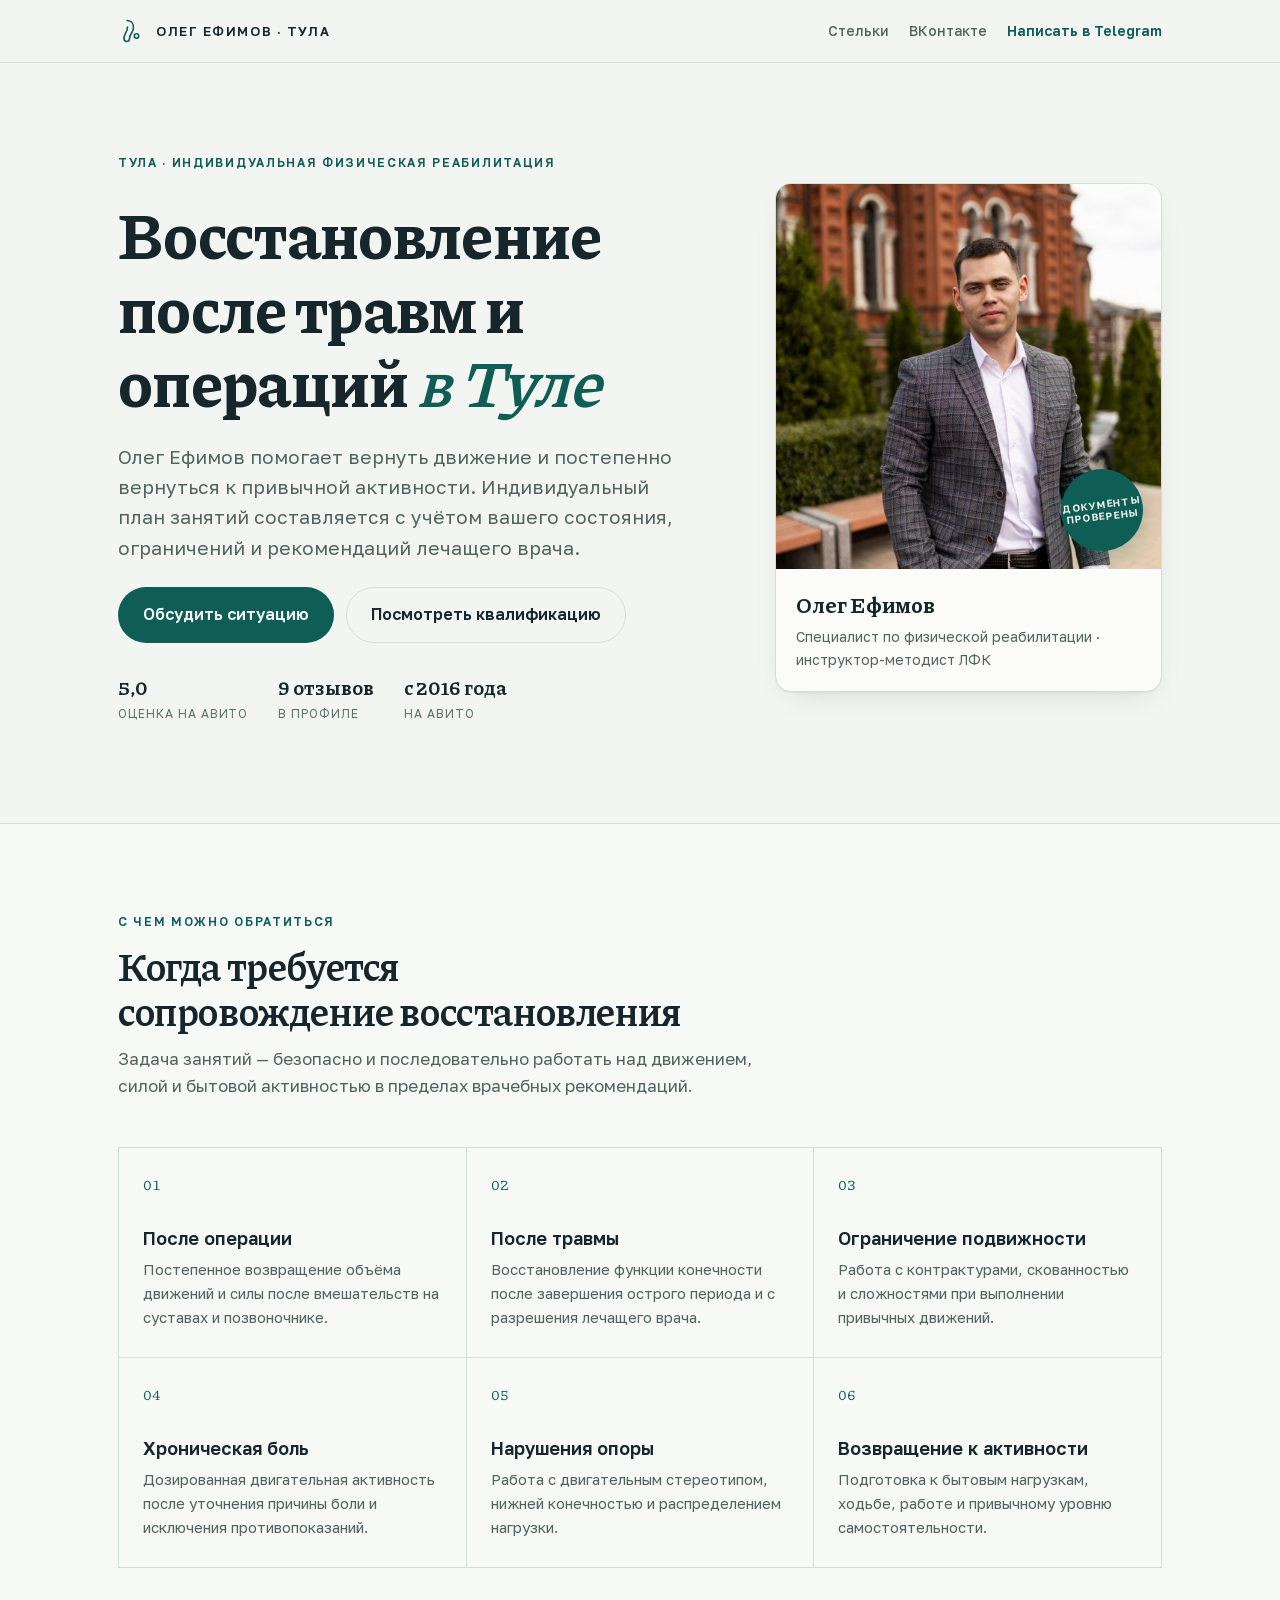
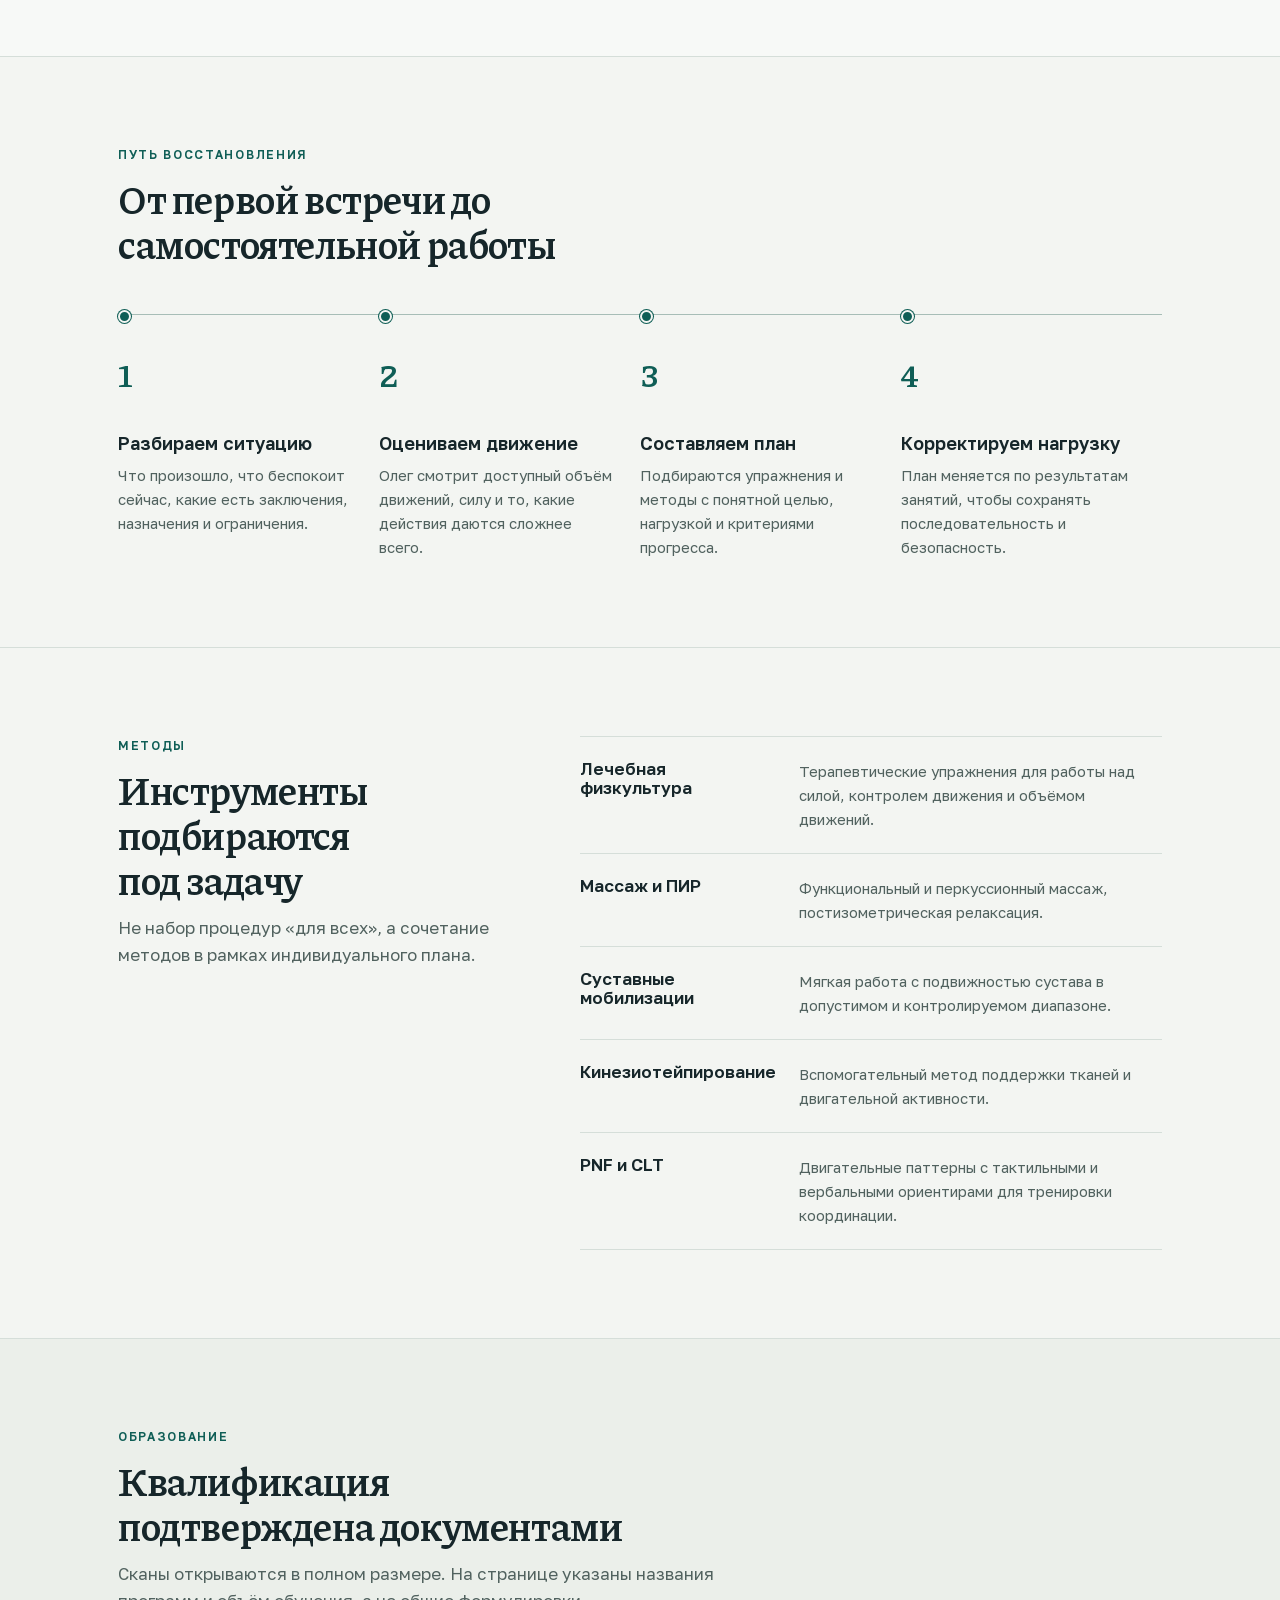
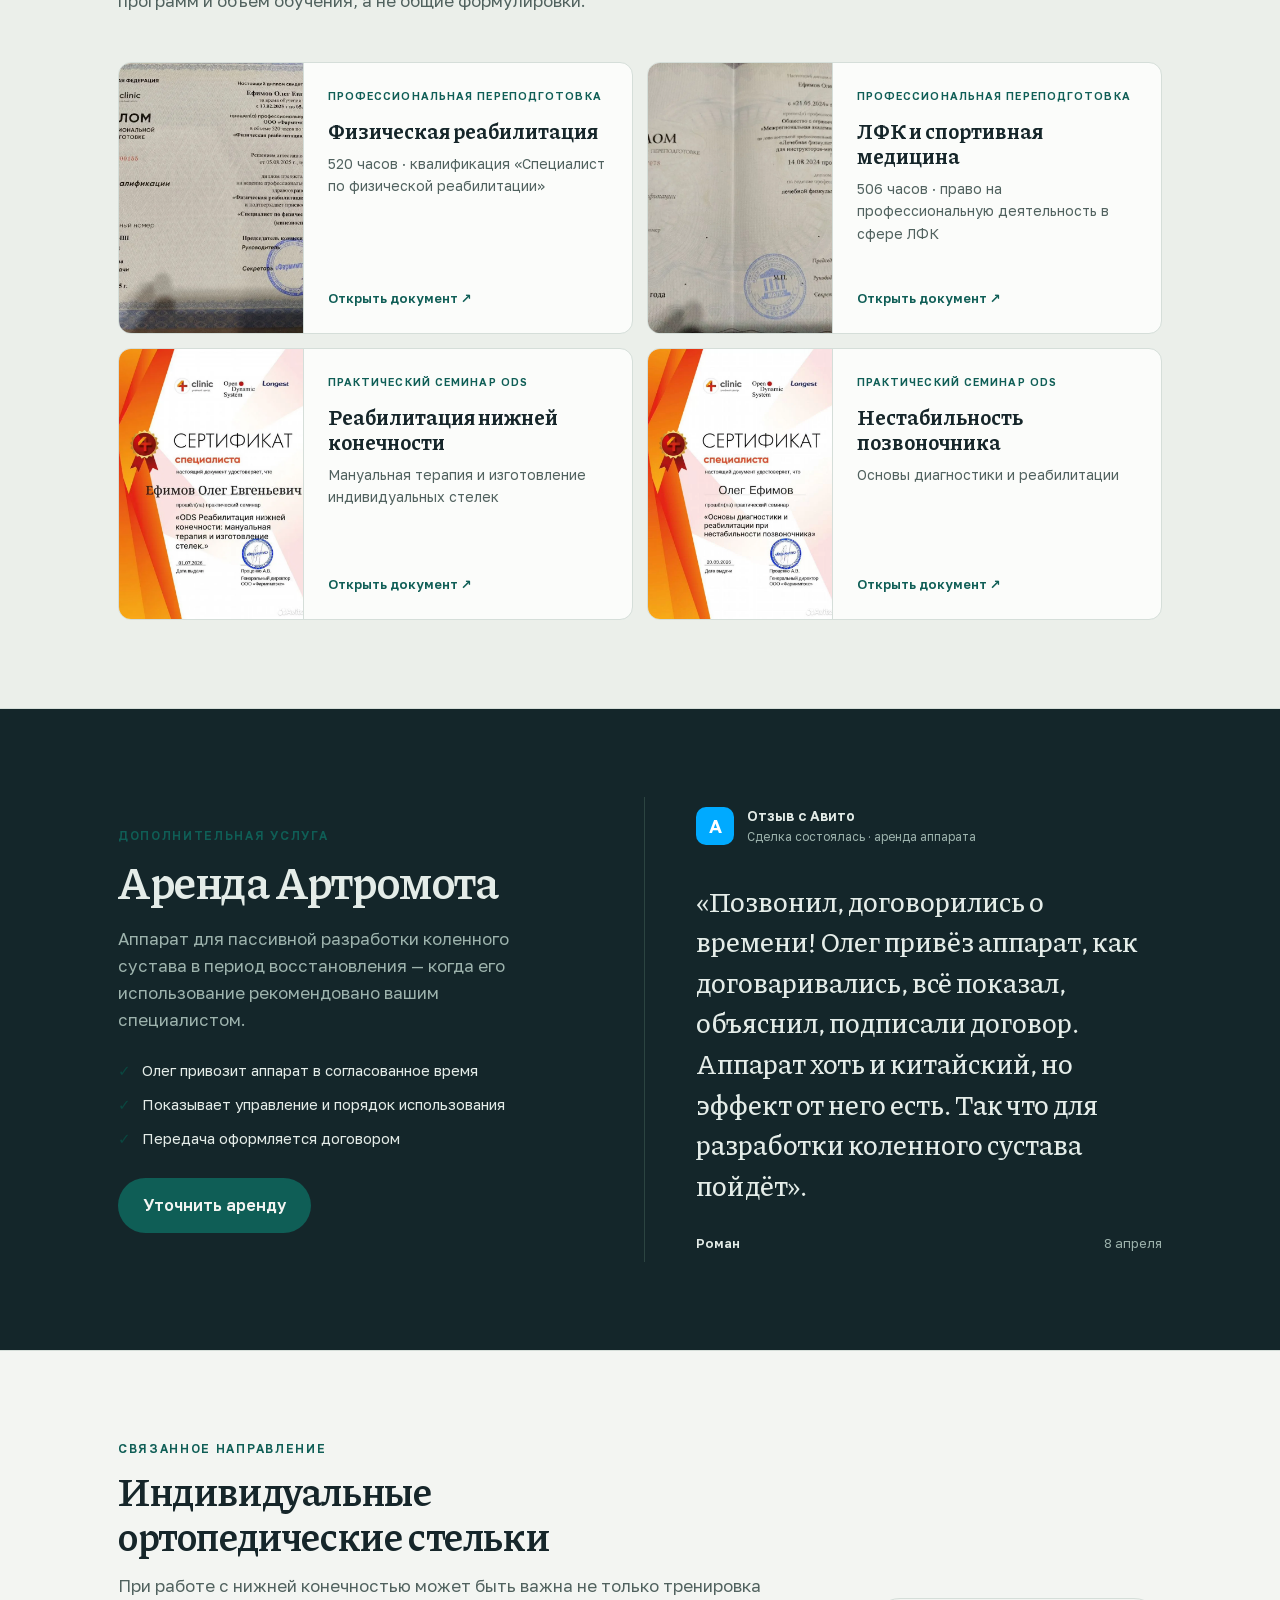
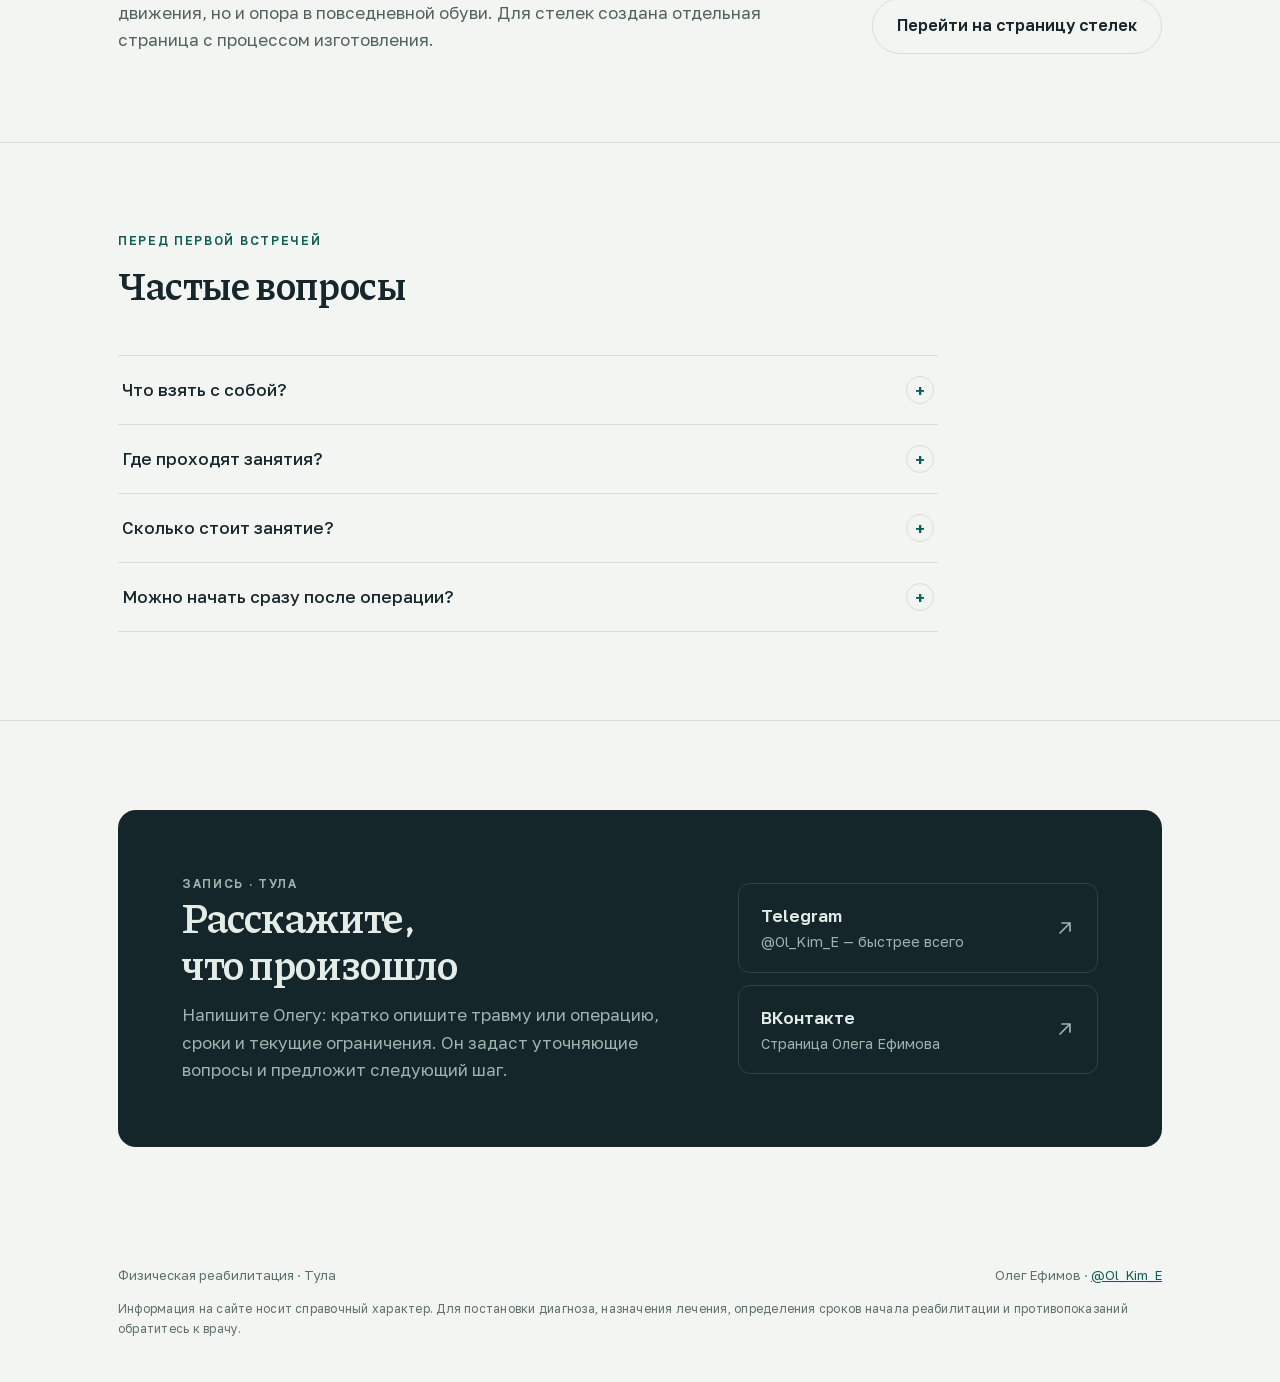
==== commit ce6d5695: "fix: strengthen accessibility and build verification" ====
--- a/reabilitaciya/index.html
+++ b/reabilitaciya/index.html
@@ -1,4 +1,4 @@
-<!doctype html>
+<!DOCTYPE html>
 <html lang="ru">
 <head>
 <meta charset="utf-8">
@@ -86,7 +86,7 @@
   --surface-2: #EBEFEA;
   --ink: #16262A;
   --muted: #51625F;
-  --faint: #7C8D89;
+  --faint: #5E706C;
   --line: #D5DED9;
   --contour: #A7BDB7;
   --accent: #0F5E56;
@@ -96,6 +96,7 @@
   --panel-ink: #E4ECE8;
   --panel-muted: #9DB3AD;
   --panel-line: #2C4441;
+  --panel-focus: #7ED4C4;
   --focus: #0F5E56;
   --shadow: 0 1px 2px rgba(22, 38, 42, 0.06), 0 12px 32px -16px rgba(22, 38, 42, 0.18);
 }
@@ -117,6 +118,7 @@
     --panel-ink: #DFE9E5;
     --panel-muted: #9DB3AD;
     --panel-line: #24383A;
+    --panel-focus: #7ED4C4;
     --focus: #58BFAD;
     --shadow: 0 1px 2px rgba(0, 0, 0, 0.3), 0 12px 32px -16px rgba(0, 0, 0, 0.5);
   }
@@ -138,6 +140,7 @@
   --panel-ink: #DFE9E5;
   --panel-muted: #9DB3AD;
   --panel-line: #24383A;
+  --panel-focus: #7ED4C4;
   --focus: #58BFAD;
   --shadow: 0 1px 2px rgba(0, 0, 0, 0.3), 0 12px 32px -16px rgba(0, 0, 0, 0.5);
 }
@@ -174,6 +177,11 @@
   outline: 2px solid var(--focus);
   outline-offset: 3px;
   border-radius: 2px;
+}
+
+.artromot-section :focus-visible,
+.contact-panel :focus-visible {
+  outline-color: var(--panel-focus);
 }
 
 .wrap {
@@ -400,7 +408,15 @@
 .ind-card svg { color: var(--accent); }
 
 /* --- process --- */
-.steps { display: grid; grid-template-columns: repeat(4, minmax(0, 1fr)); gap: 14px; counter-reset: step; }
+.steps {
+  display: grid;
+  grid-template-columns: repeat(4, minmax(0, 1fr));
+  gap: 14px;
+  margin: 0;
+  padding: 0;
+  list-style: none;
+  counter-reset: step;
+}
 
 .step {
   position: relative;
@@ -532,6 +548,8 @@
 .contact-panel h2 { font-size: clamp(28px, 3.6vw, 42px); }
 
 .contact-panel .sub { color: var(--panel-muted); margin-top: 14px; max-width: 30em; }
+
+.eyebrow-panel { color: var(--panel-muted); }
 
 .contact-links { display: flex; flex-direction: column; gap: 12px; }
 
@@ -1068,8 +1086,17 @@
 }
 
 @media (max-width: 560px) {
+  html, body { overflow-x: hidden; }
+  .site-head .wrap { flex-direction: column; gap: 8px; }
+  .wordmark { font-size: 11px; }
+  .head-links { justify-content: center; }
   .rehab-hero { padding-top: 38px; }
-  .rehab-hero h1 { font-size: clamp(36px, 12vw, 48px); }
+  .rehab-hero-grid { display: block; }
+  .rehab-hero-copy { min-width: 0; width: 100%; }
+  .rehab-hero-copy .eyebrow { max-width: 100%; }
+  .rehab-hero h1 { max-width: 100%; font-size: clamp(34px, 10.5vw, 42px); overflow-wrap: break-word; }
+  .rehab-hero .cta-row { width: 100%; }
+  .specialist-card { margin-top: 42px; }
   .profile-proof { display: grid; grid-template-columns: repeat(2, minmax(0, 1fr)); width: 100%; }
   .profile-proof div:last-child { grid-column: 1 / -1; }
   .rehab-case-grid { grid-template-columns: 1fr; }
@@ -1121,7 +1148,7 @@
           <a class="btn btn-primary" href="https://t.me/Ol_Kim_E" target="_blank" rel="noopener">Обсудить ситуацию</a>
           <a class="btn btn-ghost" href="#qualifications">Посмотреть квалификацию</a>
         </div>
-        <dl class="profile-proof" aria-label="Данные профиля Олега на Авито">
+        <dl class="profile-proof">
           <div>
             <dt>5,0</dt>
             <dd>оценка на Авито</dd>
@@ -1380,7 +1407,7 @@
     <div class="wrap">
       <div class="contact-panel">
         <div>
-          <p class="eyebrow" style="color: var(--panel-muted);">Запись · Тула</p>
+          <p class="eyebrow eyebrow-panel">Запись · Тула</p>
           <h2 id="contact-heading">Расскажите, что произошло</h2>
           <p class="sub">Напишите Олегу: кратко опишите травму или операцию, сроки и текущие ограничения. Он задаст уточняющие вопросы и предложит следующий шаг.</p>
         </div>
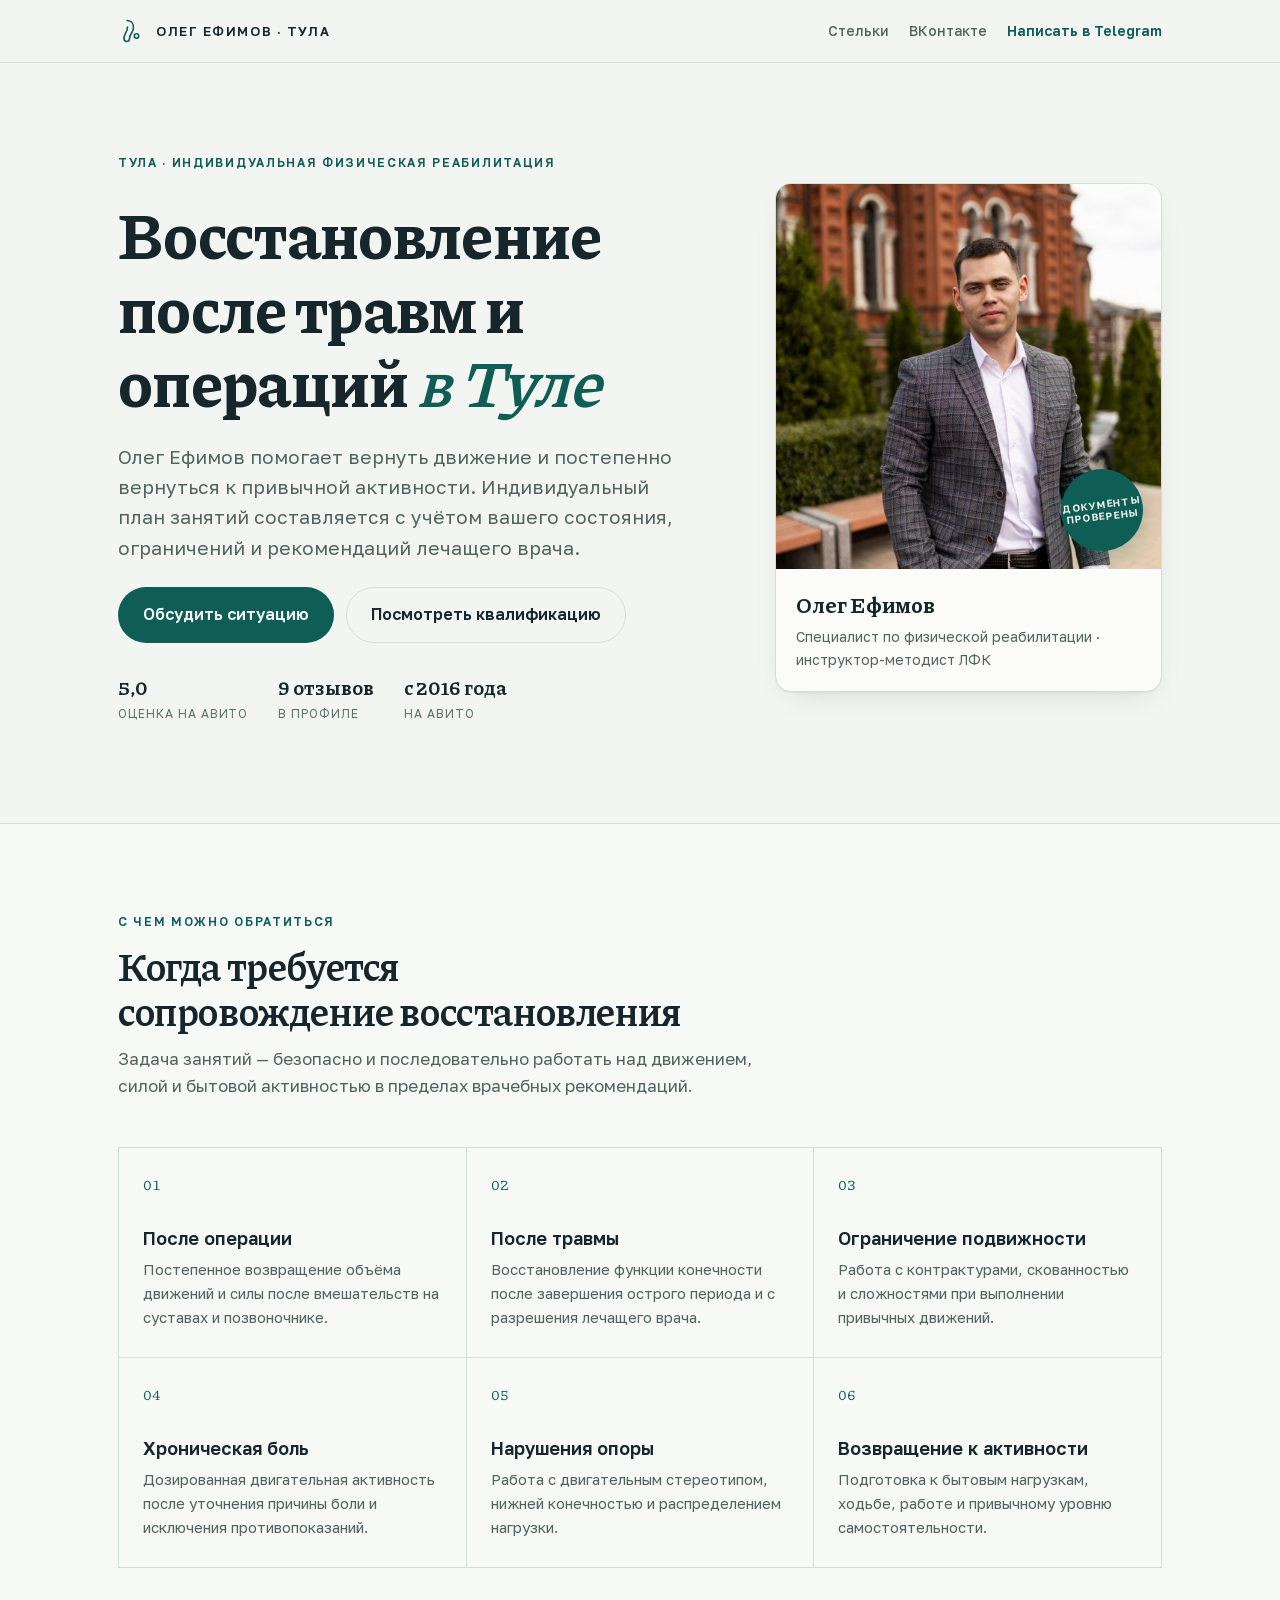
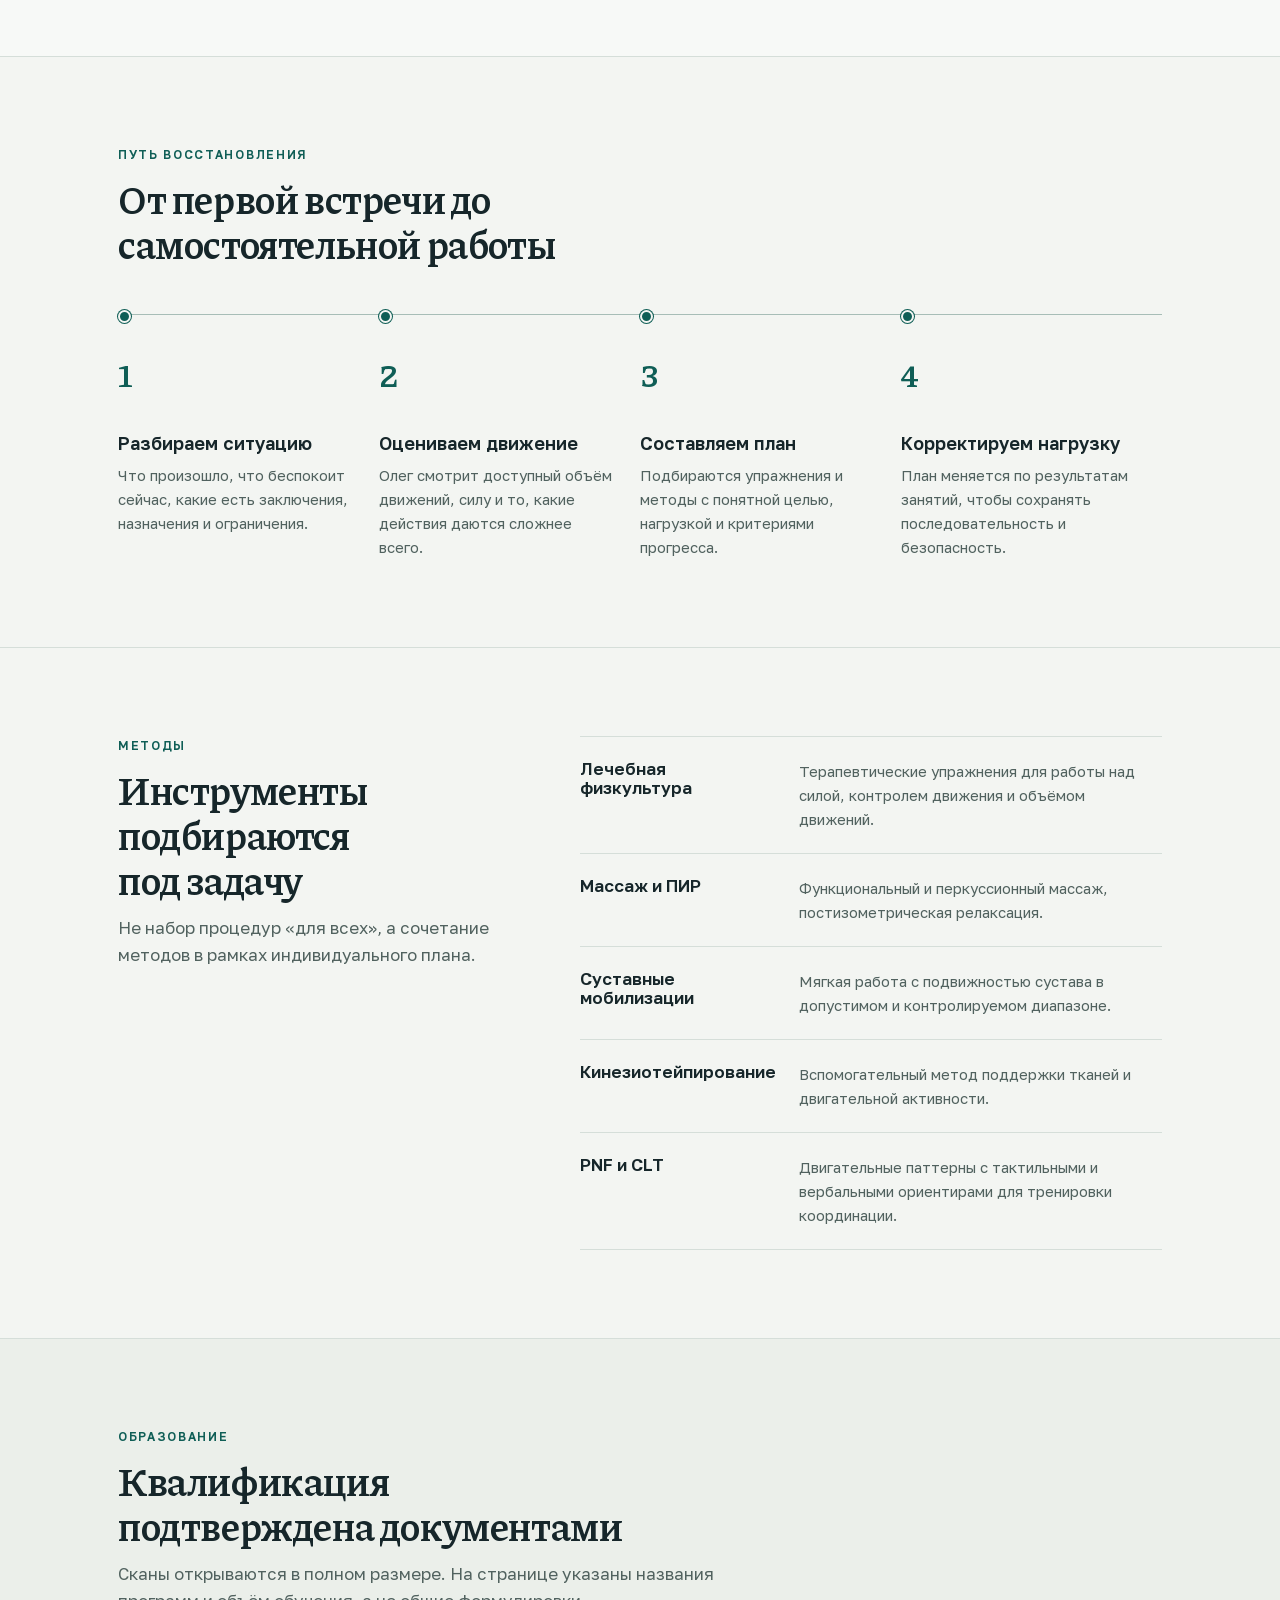
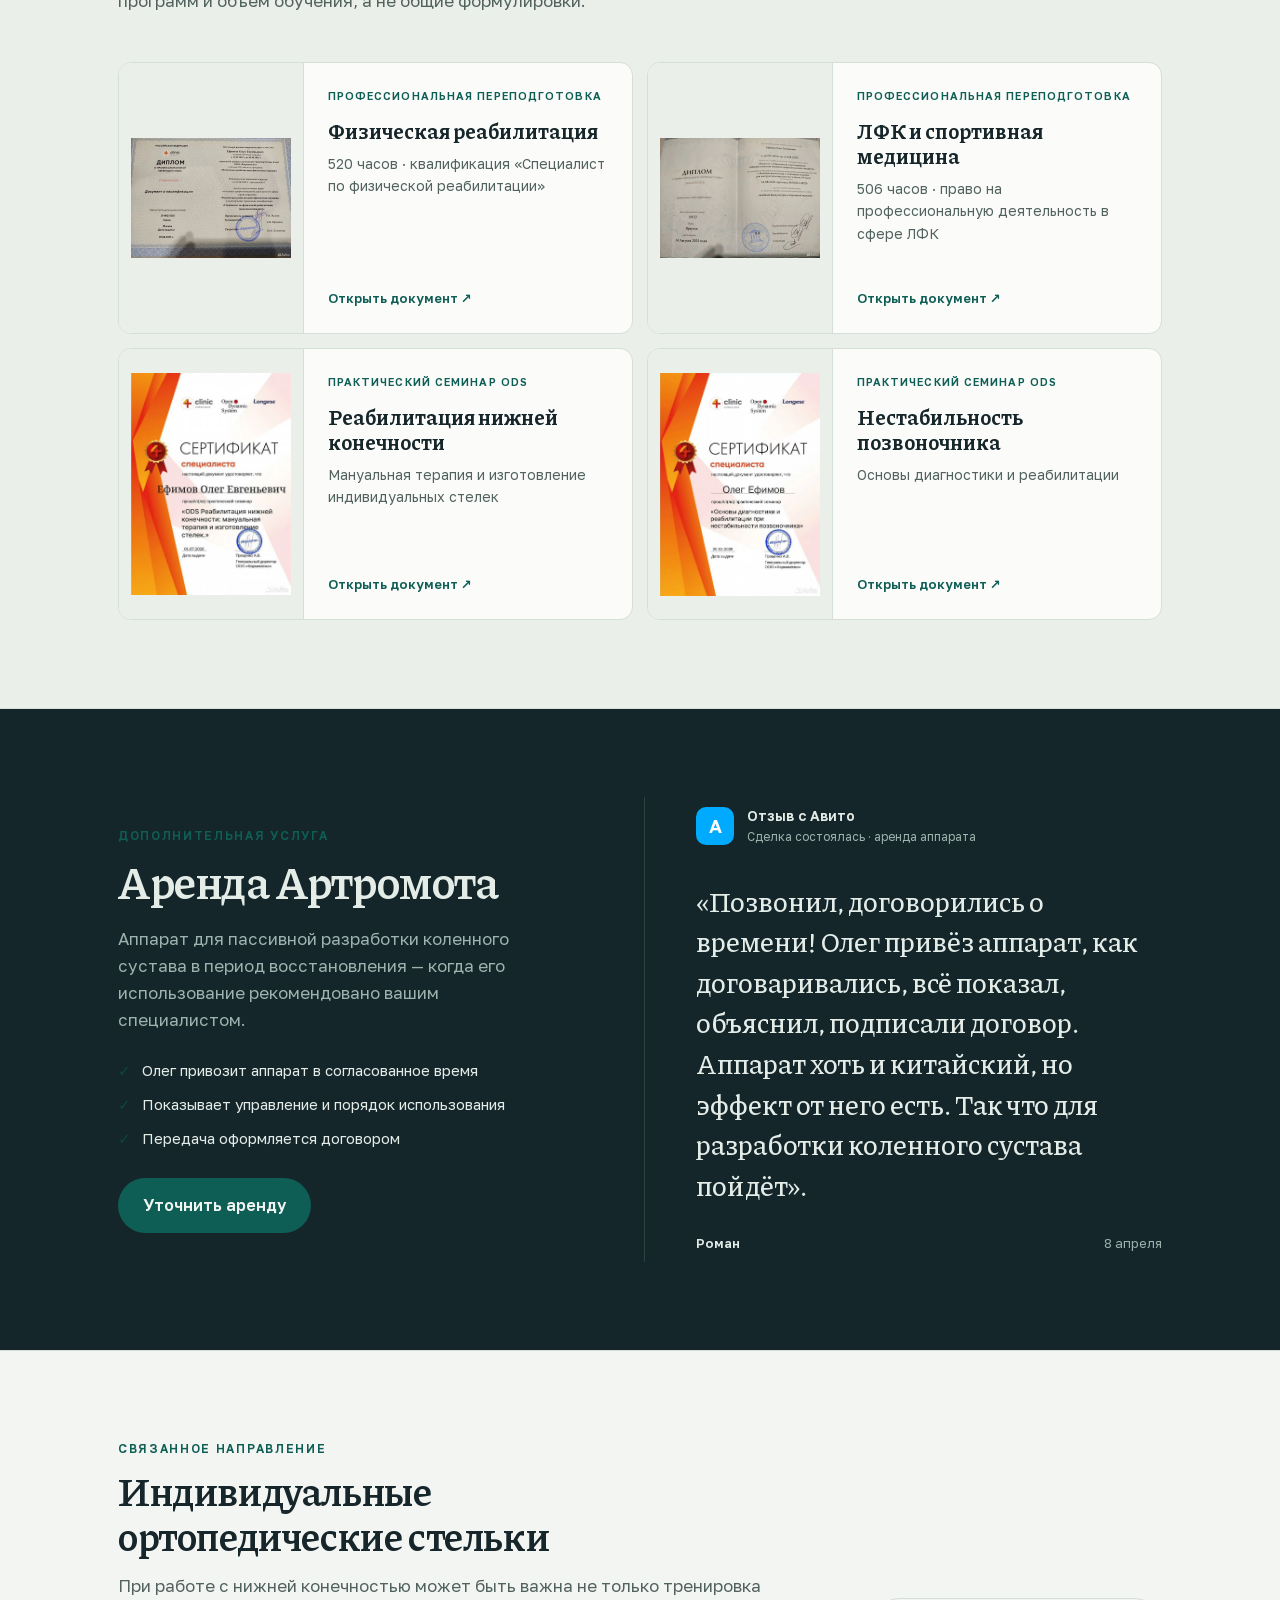
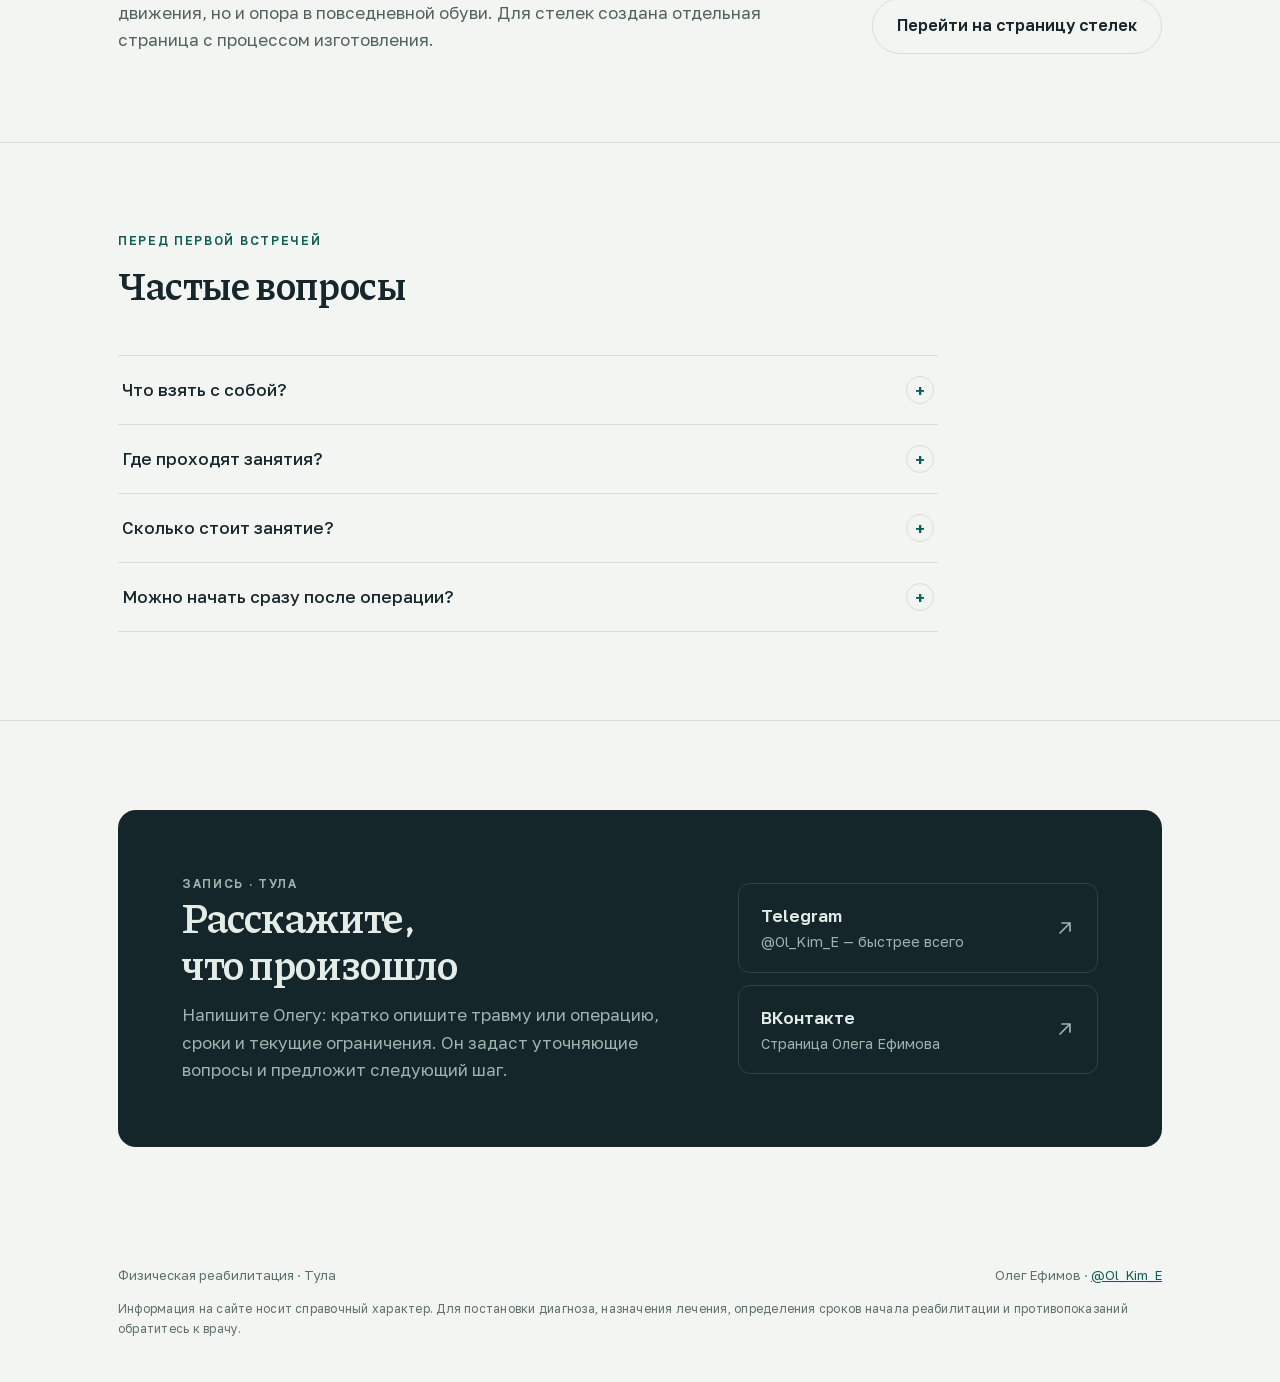
==== commit 1f4ff75f: "fix: show document previews without cropping" ====
--- a/reabilitaciya/index.html
+++ b/reabilitaciya/index.html
@@ -366,6 +366,49 @@
   display: inline-block;
 }
 
+/* ============ current offer ============ */
+.offer-strip {
+  border-top: 1px solid var(--line);
+  border-bottom: 1px solid var(--line);
+  background: var(--surface-2);
+}
+
+.offer-grid {
+  display: grid;
+  grid-template-columns: repeat(2, minmax(0, 1fr));
+  gap: 1px;
+  padding-top: 0;
+  padding-bottom: 0;
+  background: var(--line);
+}
+
+.offer-item {
+  min-width: 0;
+  padding: clamp(28px, 4vw, 44px);
+  background: var(--surface-2);
+}
+
+.offer-item-accent { background: var(--surface); }
+
+.offer-main {
+  margin-top: 8px;
+  font-size: clamp(20px, 2.2vw, 28px);
+  line-height: 1.25;
+  text-wrap: balance;
+}
+
+.offer-main strong {
+  font-family: "Piazzolla", Georgia, serif;
+  font-weight: 700;
+}
+
+.offer-note {
+  max-width: 38em;
+  margin-top: 10px;
+  color: var(--muted);
+  font-size: 14px;
+}
+
 /* ============ sections ============ */
 .section { padding: clamp(48px, 7vw, 88px) 0; border-top: 1px solid var(--line); }
 
@@ -410,7 +453,7 @@
 /* --- process --- */
 .steps {
   display: grid;
-  grid-template-columns: repeat(4, minmax(0, 1fr));
+  grid-template-columns: repeat(5, minmax(0, 1fr));
   gap: 14px;
   margin: 0;
   padding: 0;
@@ -467,33 +510,89 @@
 
 .compare td.hl { background: color-mix(in srgb, var(--accent) 7%, transparent); font-weight: 500; }
 
-/* --- gallery placeholders --- */
+/* --- work gallery --- */
 .gallery { display: grid; grid-template-columns: repeat(3, minmax(0, 1fr)); gap: 14px; }
 
-.ph {
-  aspect-ratio: 4 / 3;
-  border: 1px dashed var(--contour);
+.work-card {
+  min-width: 0;
+  margin: 0;
+  overflow: hidden;
+  border: 1px solid var(--line);
   border-radius: 12px;
-  background:
-    repeating-linear-gradient(-45deg, transparent 0 14px, color-mix(in srgb, var(--contour) 26%, transparent) 14px 15px);
+  background: var(--surface);
+  box-shadow: var(--shadow);
+}
+
+.work-photo {
+  display: block;
+  width: 100%;
+  aspect-ratio: 3 / 4;
+  object-fit: cover;
+  background: var(--surface-2);
+}
+
+.work-card figcaption {
+  min-height: 72px;
+  padding: 14px 16px;
+  border-top: 1px solid var(--line);
+  font-size: 14px;
+  color: var(--faint);
+}
+
+.insole-credential {
+  display: grid;
+  grid-template-columns: 112px minmax(0, 1fr);
+  max-width: 640px;
+  margin-top: 20px;
+  overflow: hidden;
+  background: var(--surface);
+  border: 1px solid var(--line);
+  border-radius: 12px;
+  color: var(--ink);
+  text-decoration: none;
+  transition: border-color 120ms ease, transform 120ms ease;
+}
+
+.insole-credential:hover {
+  border-color: var(--contour);
+  transform: translateY(-2px);
+}
+
+.insole-credential > img {
+  display: block;
+  width: 112px;
+  height: 144px;
+  padding: 7px;
+  object-fit: contain;
+  object-position: center;
+  background: var(--surface-2);
+  border-right: 1px solid var(--line);
+}
+
+.insole-credential > span {
   display: flex;
-  align-items: flex-end;
-  padding: 16px;
-}
-
-.ph span {
-  font-size: 12px;
+  flex-direction: column;
+  justify-content: center;
+  gap: 5px;
+  min-width: 0;
+  padding: 18px 20px;
+}
+
+.insole-credential small {
+  color: var(--faint);
+  font-size: 11px;
   font-weight: 600;
   letter-spacing: 0.1em;
   text-transform: uppercase;
-  color: var(--faint);
-  background: var(--surface);
-  border: 1px solid var(--line);
-  border-radius: 999px;
-  padding: 6px 12px;
-}
-
-.gallery-note { margin-top: 16px; font-size: 14px; color: var(--faint); }
+}
+
+.insole-credential strong { line-height: 1.35; }
+
+.insole-credential b {
+  color: var(--accent);
+  font-size: 13px;
+  font-weight: 600;
+}
 
 /* --- faq --- */
 .faq { max-width: 760px; display: flex; flex-direction: column; }
@@ -601,11 +700,27 @@
 }
 
 @media (max-width: 560px) {
-  .ind-grid, .steps, .gallery { grid-template-columns: 1fr; }
+  .offer-grid, .ind-grid, .steps { grid-template-columns: 1fr; }
   .head-links a.vk-head { display: none; }
   .btn { width: 100%; justify-content: center; }
   .site-head .wrap { flex-wrap: wrap; justify-content: center; }
   .scan-head, .scan-foot { flex-wrap: wrap; }
+  .gallery {
+    display: flex;
+    overflow-x: auto;
+    padding-bottom: 10px;
+    scroll-snap-type: x mandatory;
+    overscroll-behavior-inline: contain;
+    scrollbar-color: var(--contour) transparent;
+  }
+  .work-card {
+    flex: 0 0 min(82vw, 320px);
+    scroll-snap-align: start;
+  }
+  .work-card figcaption { min-height: auto; }
+  .insole-credential { grid-template-columns: 88px minmax(0, 1fr); }
+  .insole-credential > img { width: 88px; height: 132px; }
+  .insole-credential > span { padding: 14px 16px; }
 }
 
 /* ============ rehabilitation landing ============ */
@@ -893,8 +1008,10 @@
   height: 100%;
   min-height: 270px;
   display: block;
-  object-fit: cover;
-  object-position: top center;
+  padding: 12px;
+  object-fit: contain;
+  object-position: center;
+  background: var(--surface-2);
   border-right: 1px solid var(--line);
 }
 
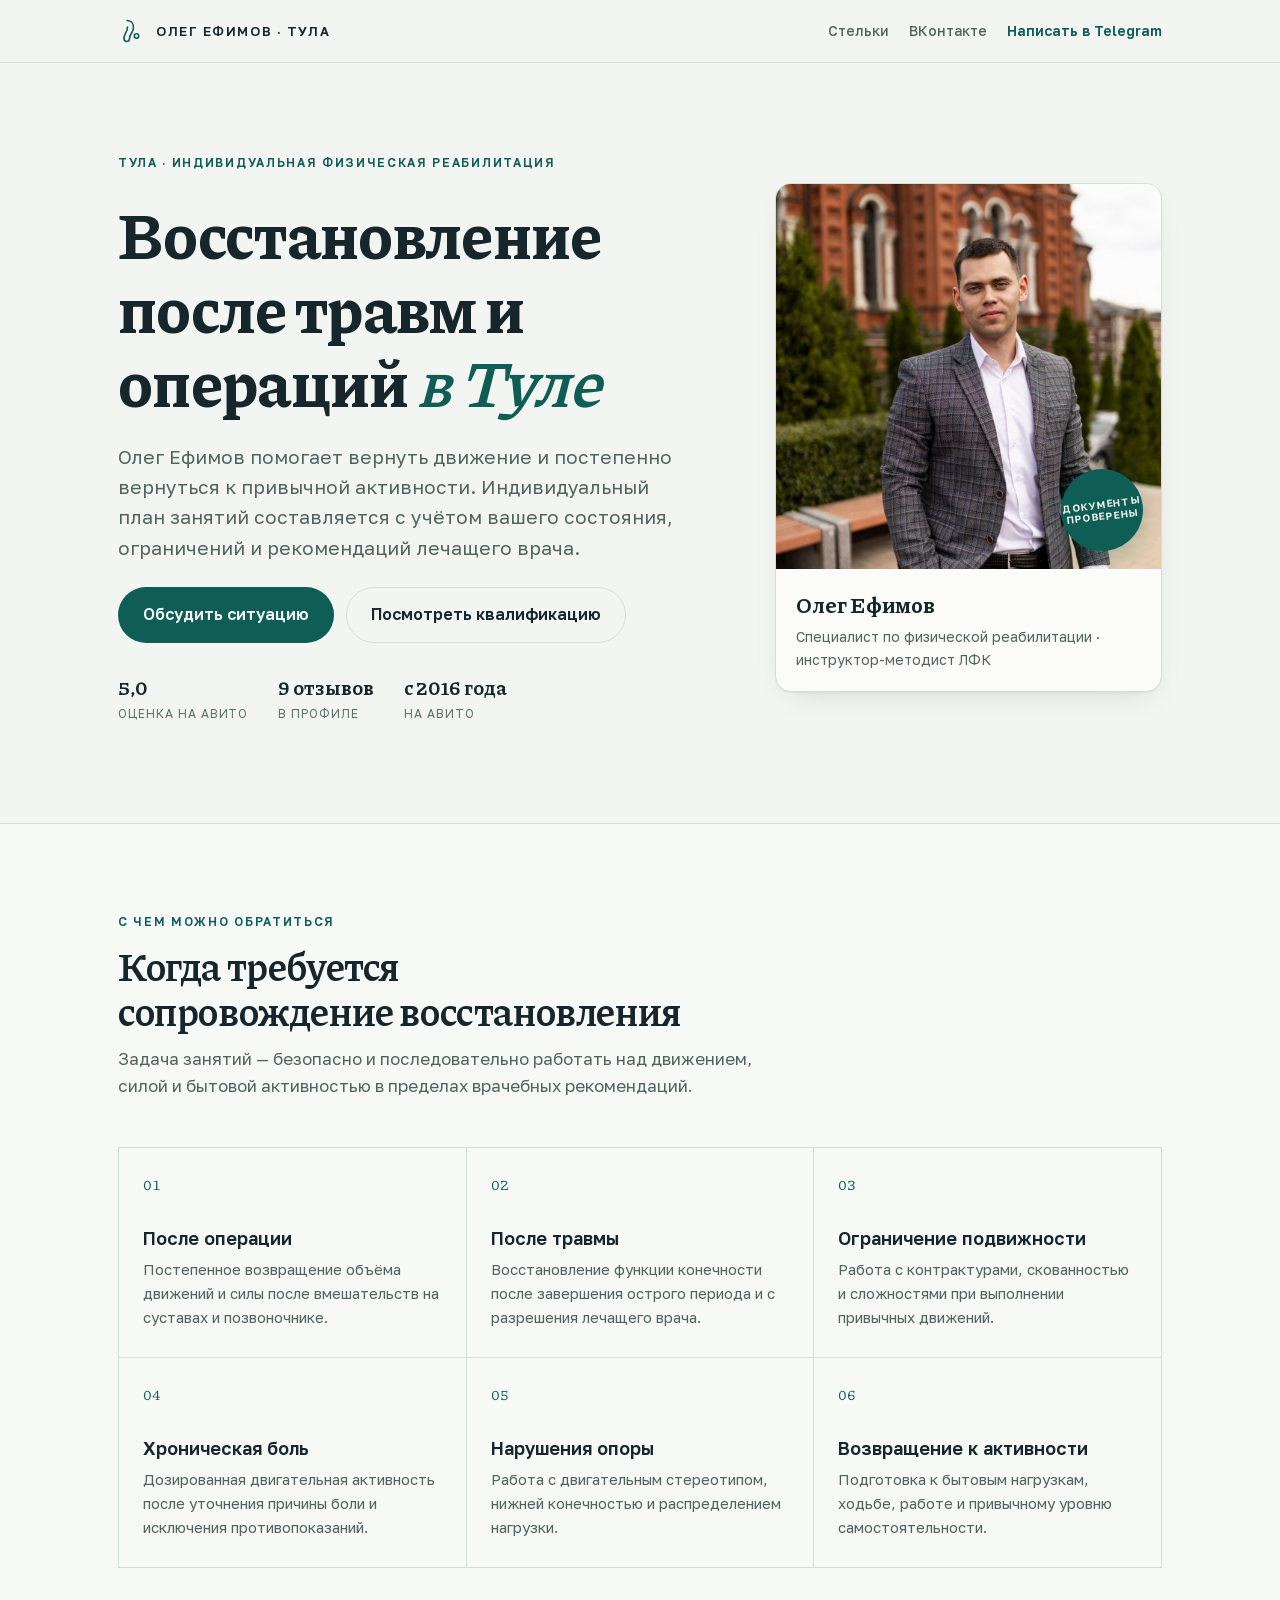
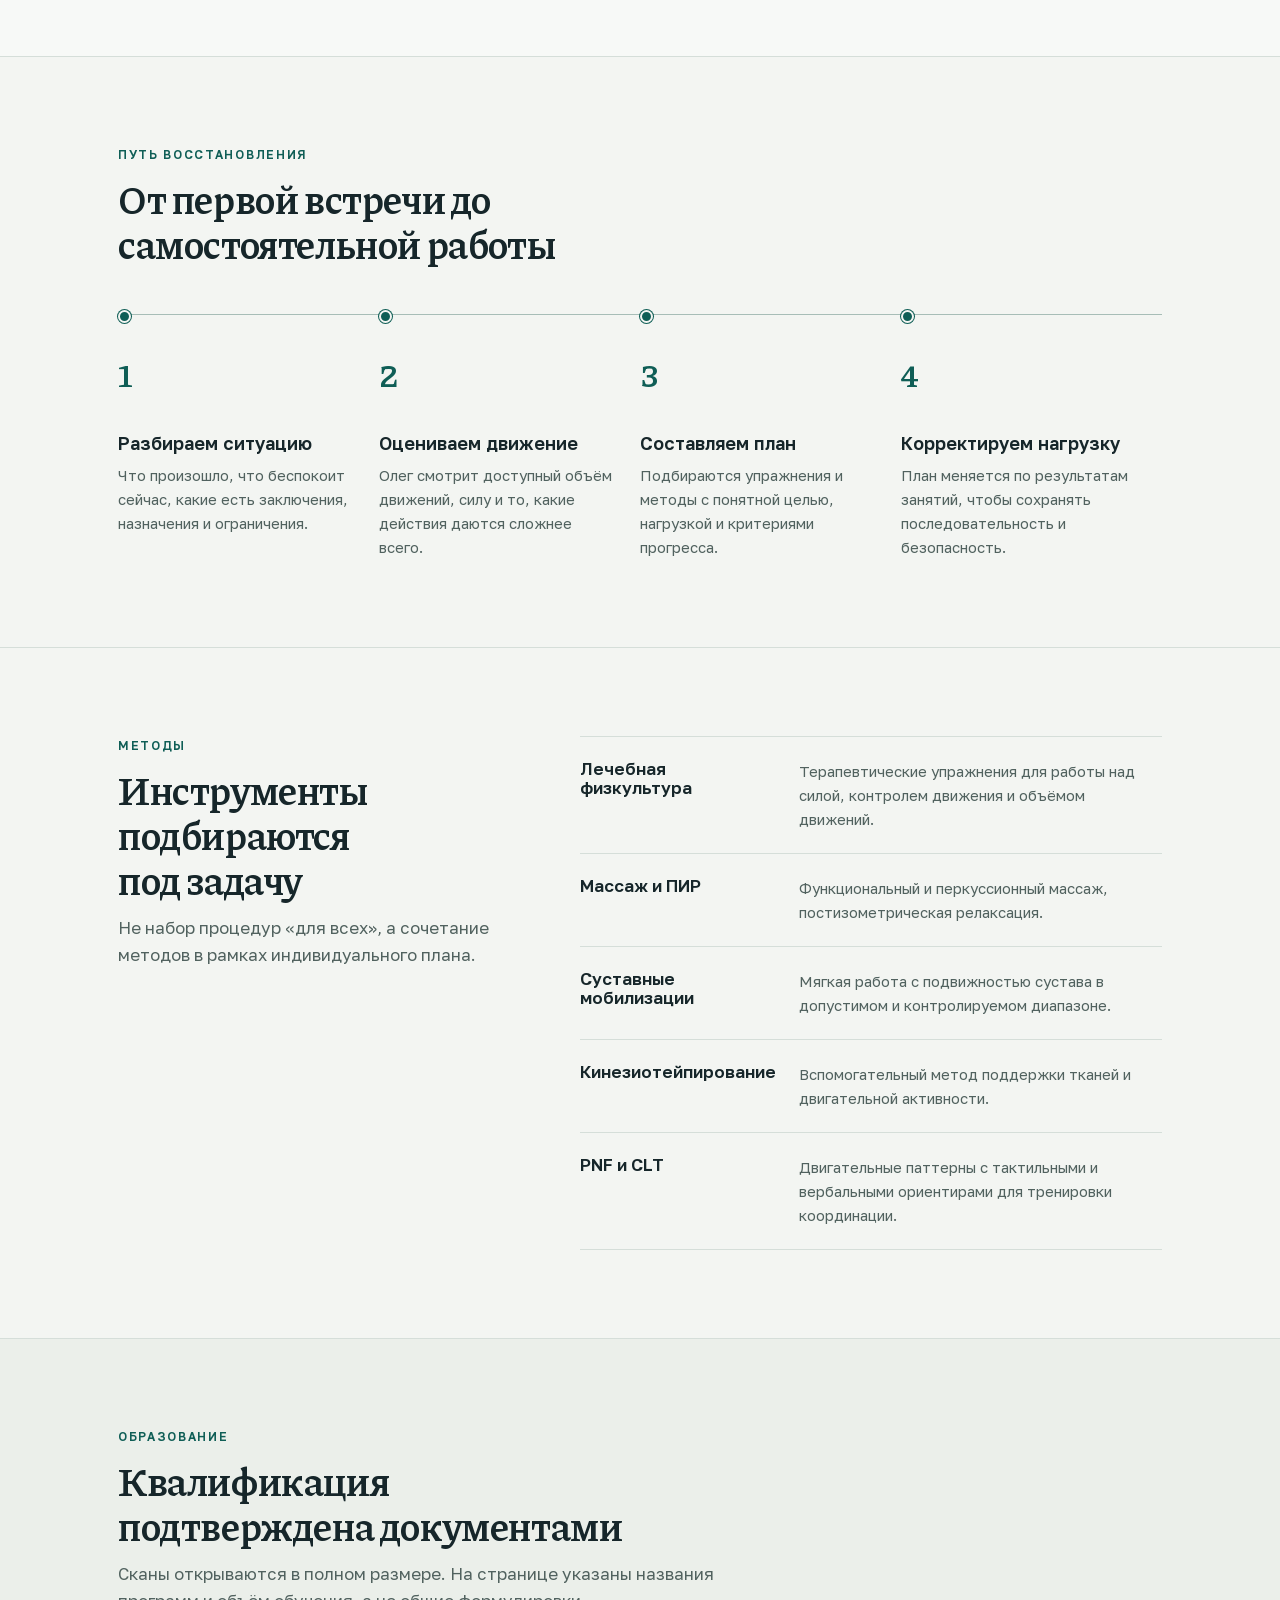
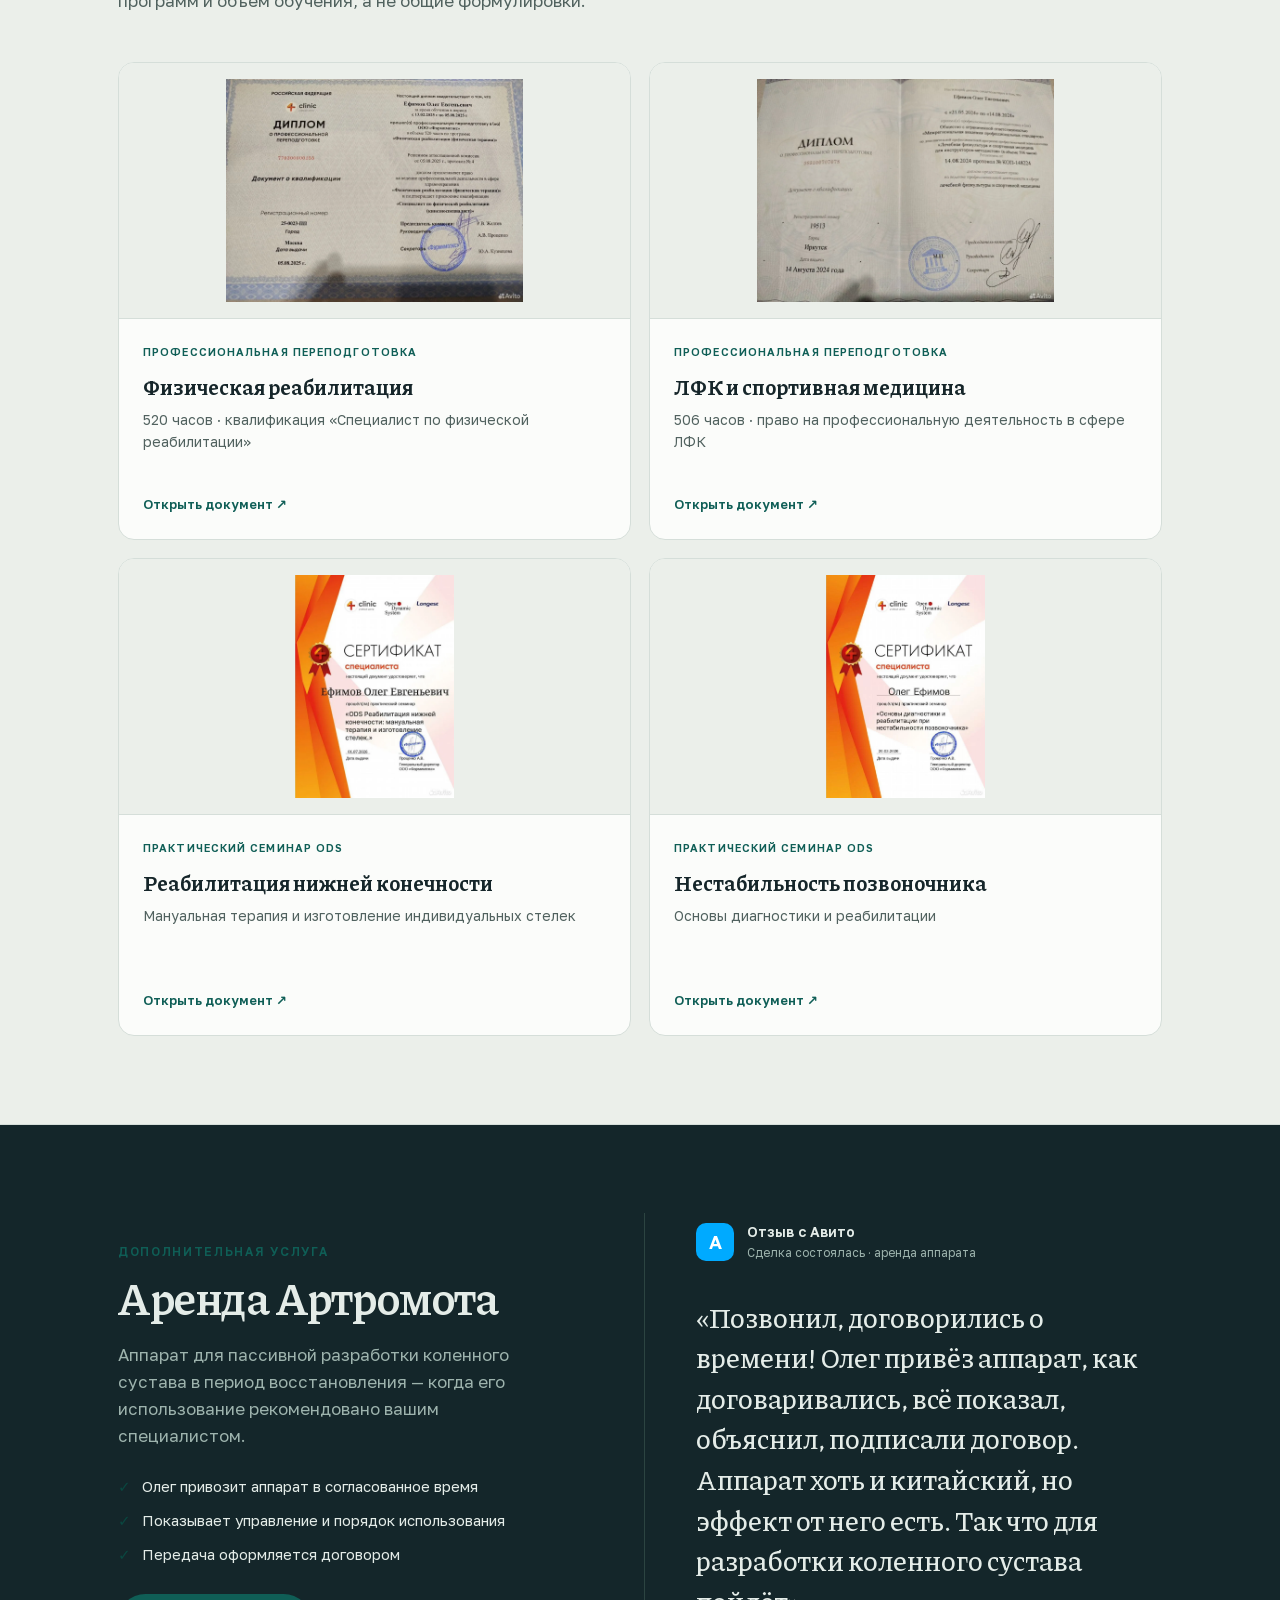
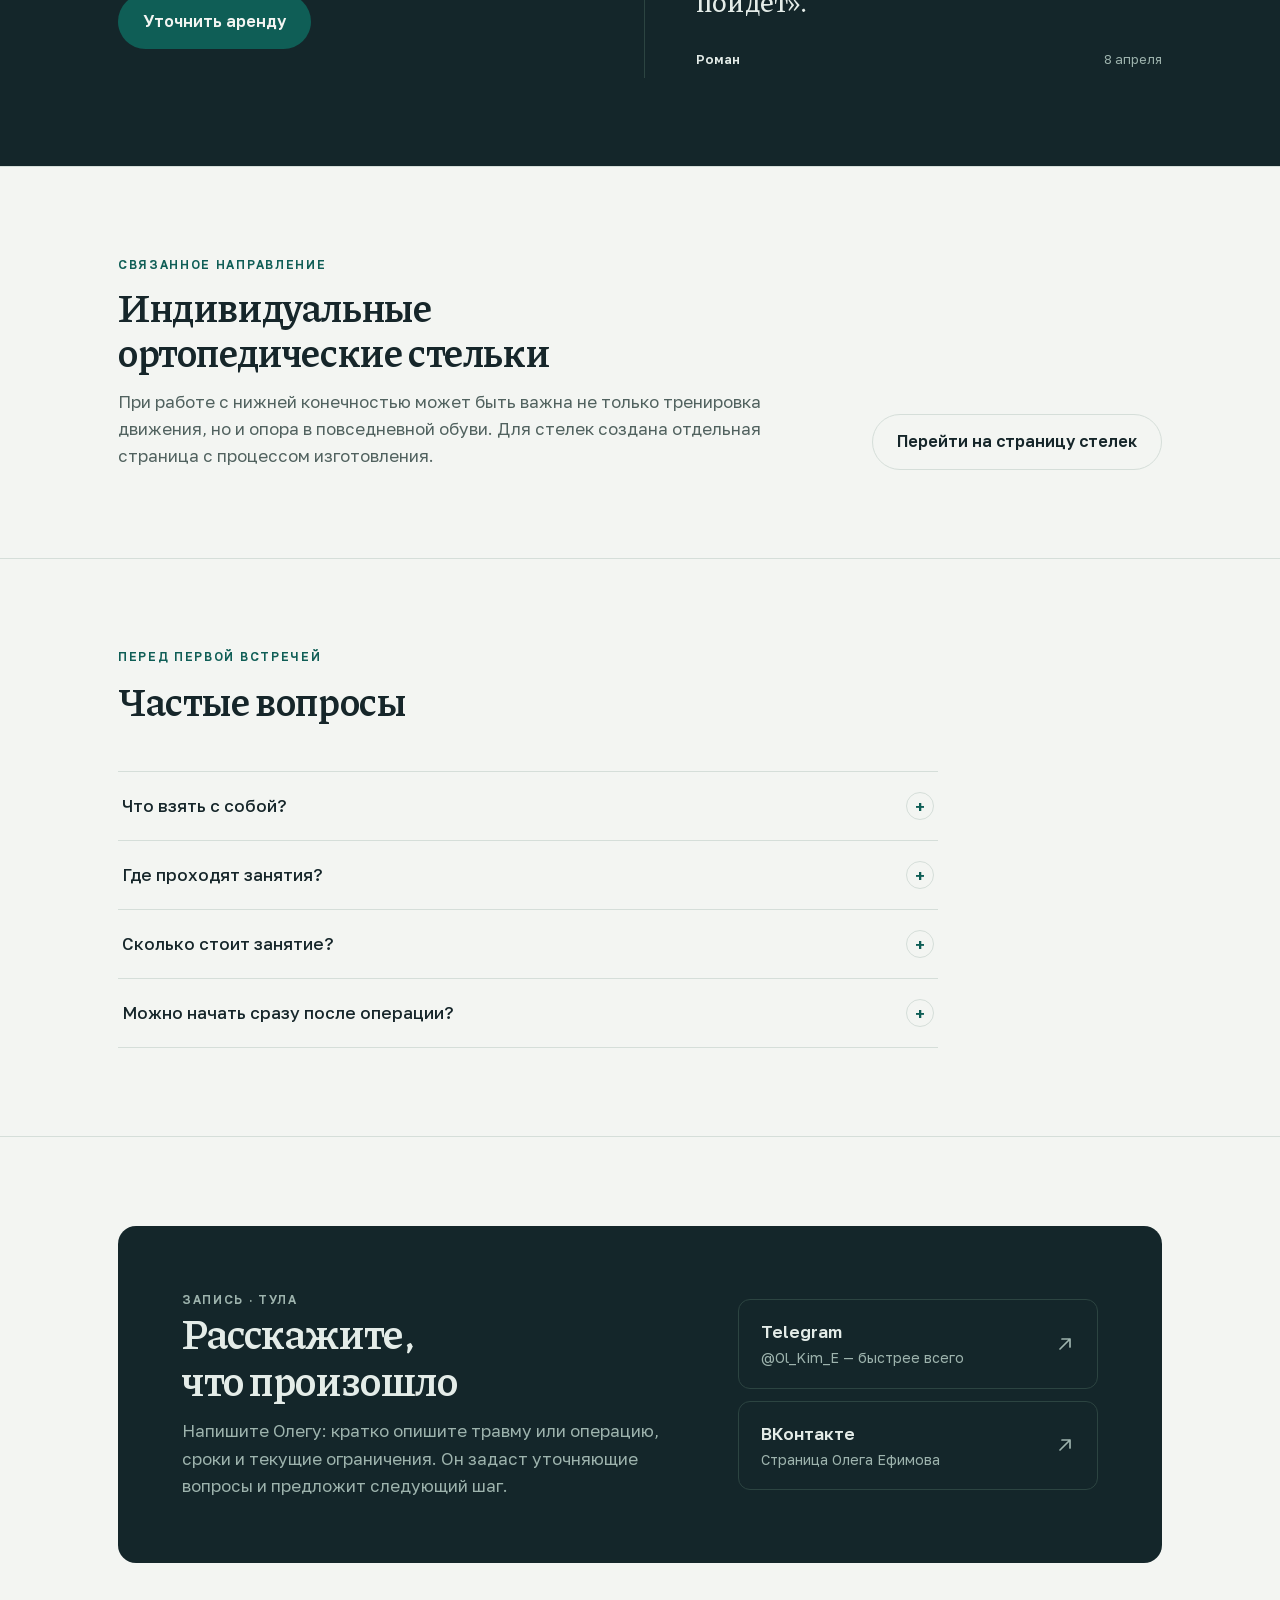
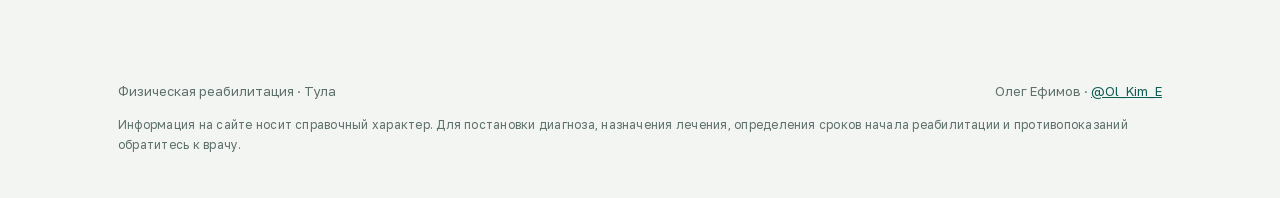
==== commit 4b740cfd: "feat: redesign photo and credential layouts" ====
--- a/reabilitaciya/index.html
+++ b/reabilitaciya/index.html
@@ -511,32 +511,63 @@
 .compare td.hl { background: color-mix(in srgb, var(--accent) 7%, transparent); font-weight: 500; }
 
 /* --- work gallery --- */
-.gallery { display: grid; grid-template-columns: repeat(3, minmax(0, 1fr)); gap: 14px; }
+.gallery {
+  display: grid;
+  grid-template-columns: repeat(2, minmax(0, 1fr));
+  grid-template-rows: repeat(2, clamp(250px, 29vw, 340px));
+  gap: 16px;
+}
 
 .work-card {
+  position: relative;
   min-width: 0;
+  min-height: 0;
   margin: 0;
   overflow: hidden;
   border: 1px solid var(--line);
-  border-radius: 12px;
-  background: var(--surface);
+  border-radius: 16px;
+  background: var(--surface-2);
   box-shadow: var(--shadow);
 }
+
+.work-card--feature { grid-row: span 2; }
 
 .work-photo {
   display: block;
   width: 100%;
-  aspect-ratio: 3 / 4;
+  height: 100%;
   object-fit: cover;
+  object-position: center;
   background: var(--surface-2);
 }
 
+.work-card:not(.work-card--feature) .work-photo { object-position: center 70%; }
+
 .work-card figcaption {
-  min-height: 72px;
-  padding: 14px 16px;
-  border-top: 1px solid var(--line);
-  font-size: 14px;
-  color: var(--faint);
+  position: absolute;
+  inset: auto 0 0;
+  display: grid;
+  gap: 4px;
+  min-height: 0;
+  padding: 58px 20px 18px;
+  border: 0;
+  background: linear-gradient(180deg, rgba(9, 20, 22, 0), rgba(9, 20, 22, 0.88));
+  color: #F7FAF8;
+}
+
+.work-card figcaption span {
+  font-size: 11px;
+  font-weight: 600;
+  letter-spacing: 0.1em;
+  text-transform: uppercase;
+}
+
+.work-card figcaption strong {
+  max-width: 31em;
+  font-size: 15px;
+  font-weight: 600;
+  line-height: 1.35;
+  text-wrap: pretty;
 }
 
 .insole-credential {
@@ -699,12 +730,7 @@
   .contact-panel { grid-template-columns: 1fr; }
 }
 
-@media (max-width: 560px) {
-  .offer-grid, .ind-grid, .steps { grid-template-columns: 1fr; }
-  .head-links a.vk-head { display: none; }
-  .btn { width: 100%; justify-content: center; }
-  .site-head .wrap { flex-wrap: wrap; justify-content: center; }
-  .scan-head, .scan-foot { flex-wrap: wrap; }
+@media (max-width: 720px) {
   .gallery {
     display: flex;
     overflow-x: auto;
@@ -713,11 +739,22 @@
     overscroll-behavior-inline: contain;
     scrollbar-color: var(--contour) transparent;
   }
-  .work-card {
-    flex: 0 0 min(82vw, 320px);
-    scroll-snap-align: start;
+
+  .work-card,
+  .work-card--feature {
+    flex: 0 0 min(82vw, 340px);
+    aspect-ratio: 3 / 4;
+    scroll-snap-align: center;
   }
-  .work-card figcaption { min-height: auto; }
+}
+
+@media (max-width: 560px) {
+  .offer-grid, .ind-grid, .steps { grid-template-columns: 1fr; }
+  .head-links a.vk-head { display: none; }
+  .btn { width: 100%; justify-content: center; }
+  .site-head .wrap { flex-wrap: wrap; justify-content: center; }
+  .scan-head, .scan-foot { flex-wrap: wrap; }
+  .work-card figcaption { padding: 52px 17px 16px; }
   .insole-credential { grid-template-columns: 88px minmax(0, 1fr); }
   .insole-credential > img { width: 88px; height: 132px; }
   .insole-credential > span { padding: 14px 16px; }
@@ -980,17 +1017,16 @@
 .credential-grid {
   display: grid;
   grid-template-columns: repeat(2, minmax(0, 1fr));
-  gap: 14px;
+  gap: 18px;
 }
 
 .credential-link {
   min-width: 0;
   display: grid;
-  grid-template-columns: minmax(128px, 0.72fr) minmax(0, 1.28fr);
-  min-height: 270px;
+  grid-template-rows: minmax(220px, clamp(220px, 20vw, 300px)) 1fr;
   overflow: hidden;
   border: 1px solid var(--line);
-  border-radius: 13px;
+  border-radius: 16px;
   background: var(--surface);
   color: var(--ink);
   text-decoration: none;
@@ -1006,19 +1042,20 @@
 .credential-link > img {
   width: 100%;
   height: 100%;
-  min-height: 270px;
+  min-height: 0;
   display: block;
-  padding: 12px;
+  padding: 16px;
   object-fit: contain;
   object-position: center;
   background: var(--surface-2);
-  border-right: 1px solid var(--line);
+  border-bottom: 1px solid var(--line);
 }
 
 .credential-copy {
   display: flex;
   flex-direction: column;
   align-items: flex-start;
+  min-height: 220px;
   padding: 24px;
 }
 
@@ -1185,7 +1222,6 @@
 
   .rehab-case-grid { grid-template-columns: repeat(2, minmax(0, 1fr)); }
   .recovery-path { grid-template-columns: repeat(2, minmax(0, 1fr)); row-gap: 52px; }
-  .credential-grid { grid-template-columns: 1fr; }
   .artromot-layout { grid-template-columns: 1fr; }
   .avito-review { max-width: 720px; }
 }
@@ -1198,6 +1234,7 @@
   }
 
   .specialist-card { max-width: 520px; }
+  .credential-grid { grid-template-columns: 1fr; }
   .related-layout { align-items: start; }
   .related-layout .btn { justify-self: start; }
 }
@@ -1224,9 +1261,8 @@
   .recovery-step::before { top: 0; left: -5px; }
   .recovery-number { margin-bottom: 16px; }
   .method-row { grid-template-columns: 1fr; gap: 8px; }
-  .credential-link { grid-template-columns: 1fr; }
-  .credential-link > img { height: 210px; min-height: 210px; border-right: 0; border-bottom: 1px solid var(--line); }
-  .credential-copy { min-height: 240px; }
+  .credential-link { grid-template-rows: 220px auto; }
+  .credential-copy { min-height: 0; }
   .artromot-layout { gap: 48px; }
   .avito-review { padding-left: 22px; }
   .avito-review blockquote { font-size: 20px; }
